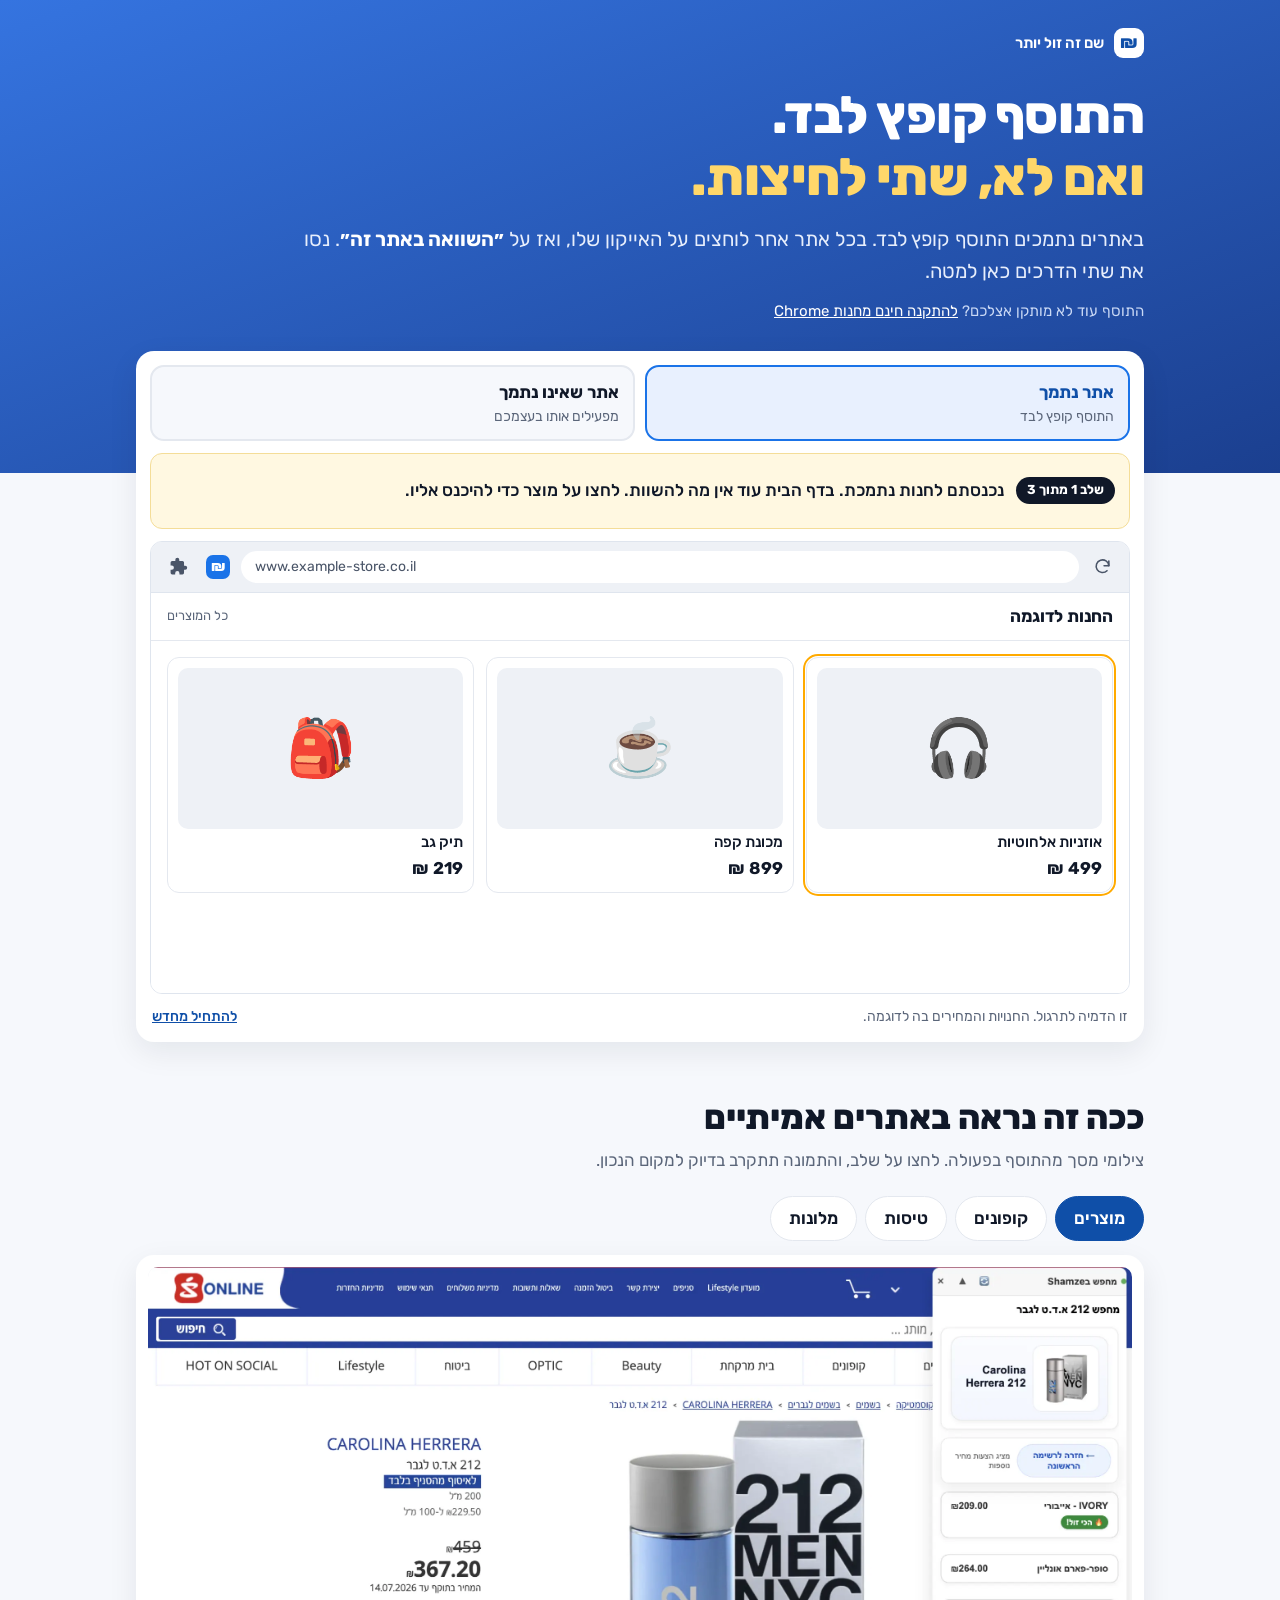
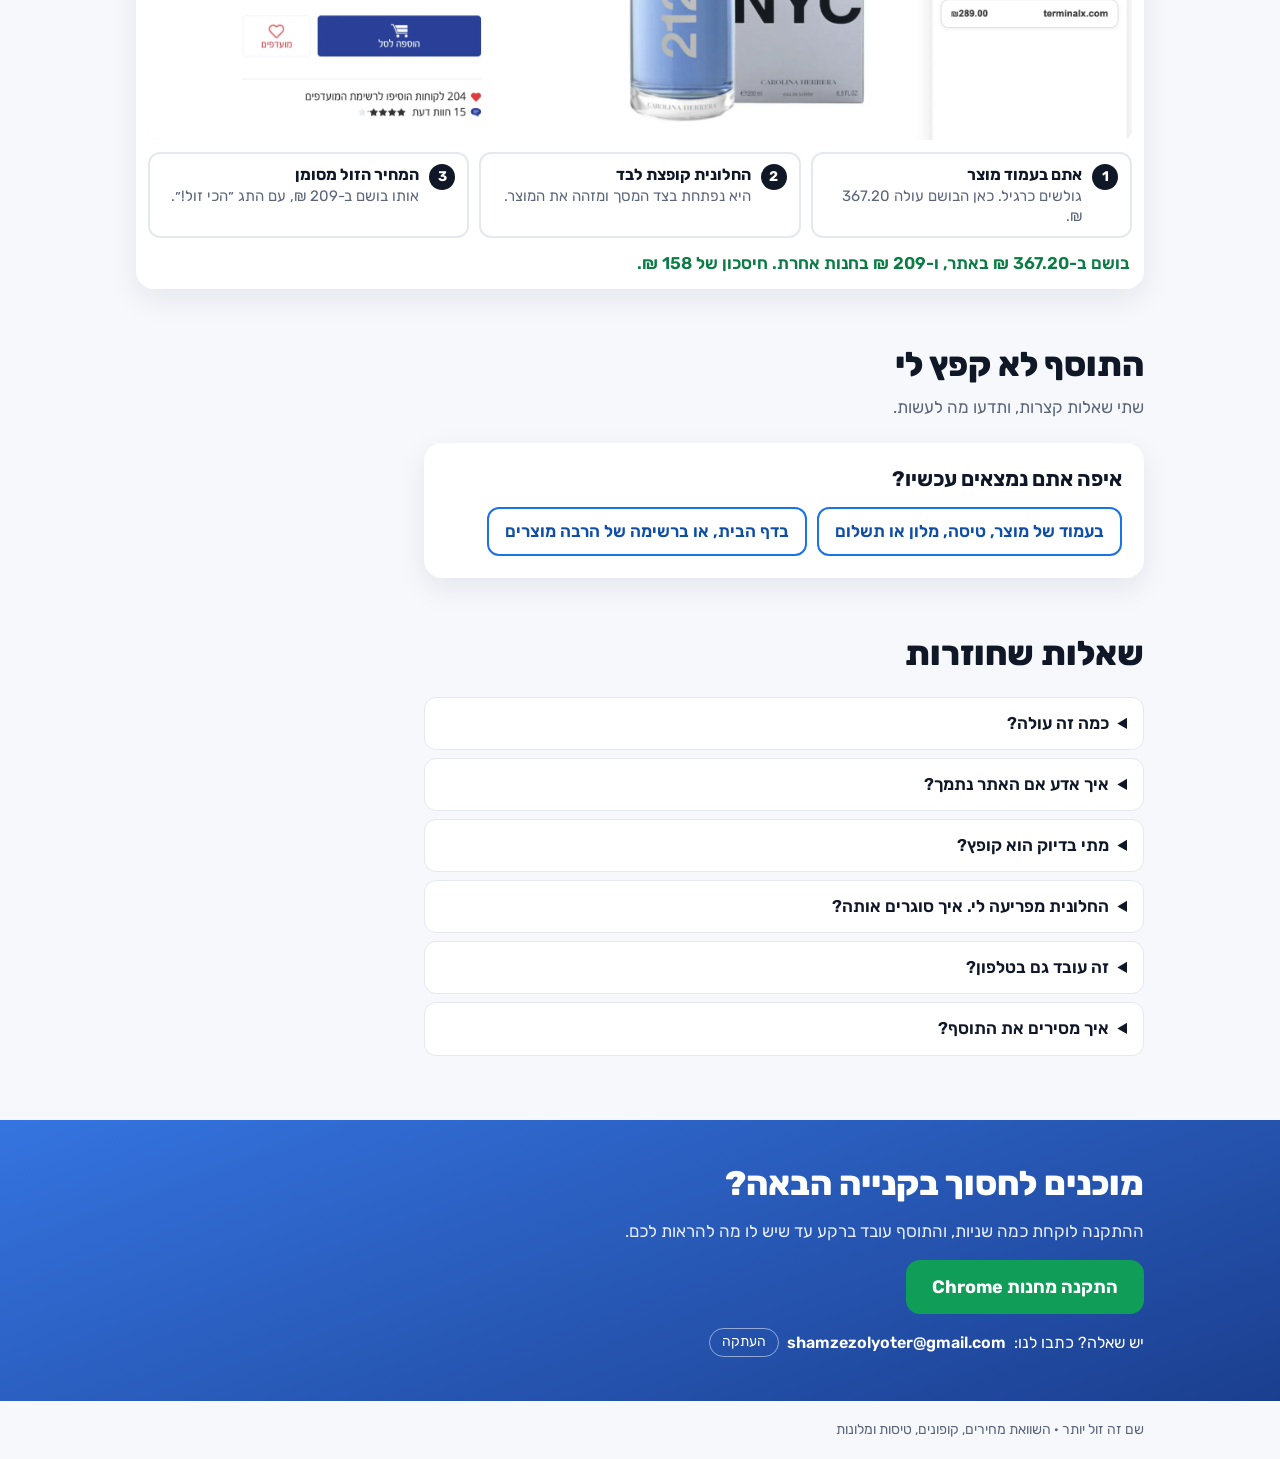
==== guide/index.html @ 205f5ca9 "Add interactive user guide for the extension Co-Authored-By: Claude Opus 5.5 <noreply@anthropic.com>" ====
<!doctype html>
<html lang="he" dir="rtl">
<head>
<meta charset="UTF-8">
<meta name="viewport" content="width=device-width, initial-scale=1.0, viewport-fit=cover">
<!--ARTIFACT-START-->
<title>מדריך שם זה זול יותר</title>
<meta name="claude:viewport-fit-sides" content="cover">
<meta name="description" content="מדריך קצר ואינטרקטיבי: התוסף קופץ לבד באתרים נתמכים, ובכל אתר אחר מפעילים אותו בלחיצה על האייקון ואז על ״השוואה באתר זה״.">
<link rel="stylesheet" href="https://fonts.googleapis.com/css2?family=Rubik:wght@400;500;600;700;800&display=swap">
<style>
/* Layout: blue brand band opens the page, the live browser simulator overlaps it, then real screenshots, troubleshooting, FAQ. */
:root {
  color-scheme: light;
  --brand: #1a73e8; --brand-dark: #0f4fa8; --brand-soft: #e8f0fe;
  --green: #0f9d58; --green-dark: #0b7c45; --green-soft: #e4f6ec;
  --yellow: #ffd76a;
  --ink: #101828; --muted: #5b667a; --line: #e4e8ef; --bg: #f6f8fc; --card: #fff;
  --chrome: #dfe5ee; --chrome-2: #eef1f6;
  --radius: 18px; --shadow: 0 10px 30px rgba(16,24,40,.08);
  --font: "Rubik", -apple-system, "Segoe UI", Arial, sans-serif;
}
* { box-sizing: border-box; }
[hidden] { display: none !important; }
html { scroll-behavior: smooth; }
img { max-width: 100%; }
body { margin: 0; background: var(--bg); color: var(--ink); font-family: var(--font); font-size: 17px; line-height: 1.6; }
.site { direction: rtl; text-align: right; overflow-x: clip; }
.wrap { max-width: 1040px; margin-inline: auto; padding-left: max(16px, env(safe-area-inset-left, 0px)); padding-right: max(16px, env(safe-area-inset-right, 0px)); }
h1, h2, h3 { line-height: 1.2; text-wrap: balance; margin: 0; }
p { margin: 0; }
button { font: inherit; color: inherit; cursor: pointer; background: none; border: 0; padding: 0; text-align: inherit; }
a { color: var(--brand-dark); }
:focus-visible { outline: 3px solid var(--yellow); outline-offset: 2px; border-radius: 6px; }
main :focus-visible { outline-color: var(--brand-dark); }

/* Hero */
.hero { background: linear-gradient(160deg, #3574e0, #1b3f8f); color: #fff; padding-block: 28px 150px; }
.brand { display: inline-flex; align-items: center; gap: 10px; font-weight: 600; font-size: 15px; }
.mark { display: inline-grid; place-items: center; width: 30px; height: 30px; border-radius: 9px; background: #fff; color: var(--brand-dark); font-weight: 800; font-size: 17px; }
.hero h1 { font-size: clamp(32px, 6vw, 52px); font-weight: 800; margin-top: 26px; letter-spacing: -.01em; }
.hero h1 em { font-style: normal; color: var(--yellow); }
.hero .lead { font-size: clamp(17px, 2.4vw, 20px); margin-top: 14px; max-width: 42em; color: #e7eefc; }
.q { font-weight: 700; color: #fff; white-space: nowrap; }
.hero-note { margin-top: 12px; font-size: 15px; color: #c9d8f5; }
.hero-note a { color: #fff; }

/* Simulator */
.sim { margin-top: -122px; background: var(--card); border-radius: var(--radius); box-shadow: var(--shadow); padding: 14px; display: grid; gap: 12px; position: relative; }
.sim-tabs { display: grid; grid-template-columns: 1fr 1fr; gap: 10px; }
.sim-tab { border: 2px solid var(--line); border-radius: 14px; padding: 12px 14px; background: var(--bg); display: grid; gap: 2px; transition: border-color .15s, background .15s; }
.sim-tab b { font-size: 17px; font-weight: 700; }
.sim-tab span { font-size: 14px; color: var(--muted); line-height: 1.35; }
.sim-tab:hover { border-color: #b8cdf3; }
.sim-tab[aria-selected="true"] { border-color: var(--brand); background: var(--brand-soft); }
.sim-tab[aria-selected="true"] b { color: var(--brand-dark); }

.guide { display: flex; gap: 12px; align-items: center; background: #fff8e1; border: 1px solid #f4dd98; border-radius: 12px; padding: 12px 14px; min-height: 76px; }
.guide.done { background: var(--green-soft); border-color: #a9e0c3; }
.guide-step { flex: none; font-size: 13px; font-weight: 700; background: var(--ink); color: #fff; border-radius: 99px; padding: 3px 11px; white-space: nowrap; }
.guide.done .guide-step { background: var(--green-dark); }
.guide-body { min-width: 0; flex: 1; }
.guide-text { font-weight: 500; line-height: 1.4; }
.guide-link { font-size: 14px; color: var(--brand-dark); text-decoration: underline; margin-top: 3px; display: inline-block; }
.guide-next { display: inline-block; margin-top: 7px; background: var(--green-dark); color: #fff; font-weight: 600; font-size: 15px; border-radius: 10px; padding: 6px 14px; }
@keyframes nudge { 25% { transform: translateX(-5px); } 75% { transform: translateX(5px); } }
.guide.nudge { animation: nudge .25s 2; }

/* Pretend browser */
.browser { border: 1px solid var(--chrome); border-radius: 12px; overflow: hidden; background: #fff; }
.toolbar { display: flex; align-items: center; gap: 6px; background: var(--chrome-2); padding: 8px 10px; border-bottom: 1px solid var(--chrome); }
.tb-ico { width: 34px; height: 34px; flex: none; display: grid; place-items: center; border-radius: 50%; color: #4a5568; position: relative; }
button.tb-ico:hover { background: var(--chrome); }
.tb-ico svg { width: 19px; height: 19px; }
.ext-ico { font-weight: 800; }
.ext-ico i { font-style: normal; display: grid; place-items: center; width: 24px; height: 24px; border-radius: 7px; background: var(--brand); color: #fff; font-size: 14px; }
.url { flex: 1; min-width: 0; background: #fff; border-radius: 99px; padding: 5px 14px; font-size: 14px; color: #4a5568; direction: ltr; text-align: left; white-space: nowrap; overflow: hidden; text-overflow: ellipsis; }
@keyframes pulse { 0% { box-shadow: 0 0 0 0 rgba(255,170,0,.85); } 70% { box-shadow: 0 0 0 13px rgba(255,170,0,0); } 100% { box-shadow: 0 0 0 0 rgba(255,170,0,0); } }
.hint { animation: pulse 1.4s infinite; outline: 2px solid #ffaa00; outline-offset: 1px; }
.tb-ico.hint { border-radius: 50%; }

.viewport { position: relative; height: 400px; overflow: hidden; background: #fff; }
.shop { height: 100%; overflow: hidden; display: flex; flex-direction: column; transition: padding .35s; }
.shop.room-right { padding-right: 290px; }
.shop.room-left { padding-left: 290px; }
.shop-head { display: flex; justify-content: space-between; align-items: center; gap: 10px; padding: 10px 16px; border-bottom: 1px solid var(--line); font-weight: 700; }
.shop-head small { font-weight: 400; color: var(--muted); font-size: 13px; }
.shop-body { padding: 16px; flex: 1; min-height: 0; }
.grid { display: grid; grid-template-columns: repeat(3, 1fr); gap: 12px; }
.tile { border: 1px solid var(--line); border-radius: 12px; padding: 10px; display: grid; grid-template-columns: minmax(0, 1fr); gap: 4px; background: #fff; min-width: 0; }
.tile:hover { border-color: var(--brand); }
.pic { display: grid; place-items: center; background: var(--chrome-2); border-radius: 10px; font-size: 56px; aspect-ratio: 16 / 9; line-height: 1; }
.product .pic { aspect-ratio: 4 / 3; }
.tile b { font-size: 15px; font-weight: 500; line-height: 1.25; }
.tile .cost { font-weight: 700; }
.product { display: flex; gap: 18px; max-width: 620px; flex-wrap: wrap; }
.product .pic { width: 190px; font-size: 80px; flex: none; }
.product h3 { font-size: 22px; font-weight: 700; }
.product .price { font-size: 30px; font-weight: 800; margin-block: 6px 10px; }
.fake-buy { display: inline-block; background: var(--ink); color: #fff; border-radius: 10px; padding: 8px 18px; font-weight: 600; font-size: 15px; }

/* The extension's side panel, drawn after the real one */
.panel { position: absolute; top: 0; bottom: 0; right: 0; width: min(290px, 76%); background: #fff; box-shadow: 0 0 26px rgba(16,24,40,.22); display: flex; flex-direction: column; transition: transform .35s cubic-bezier(.2,.8,.3,1); z-index: 2; }
.panel.left { right: auto; left: 0; }
.panel[hidden] { display: none; }
.panel.collapsed { bottom: auto; }
.panel.enter { transform: translateX(105%); }
.panel.left.enter { transform: translateX(-105%); }
.panel-head { display: flex; align-items: center; gap: 2px; padding: 8px 10px; background: var(--brand); color: #fff; font-weight: 600; font-size: 15px; }
.panel-head .t { flex: 1; min-width: 0; }
.ph-btn { width: 30px; height: 30px; flex: none; display: grid; place-items: center; border-radius: 8px; font-size: 14px; }
.ph-btn:hover { background: rgba(255,255,255,.2); }
.panel-body { padding: 10px; display: grid; gap: 8px; overflow: auto; align-content: start; flex: 1; }
.panel.collapsed .panel-body { display: none; }
.p-item { display: flex; gap: 10px; align-items: center; background: var(--brand-soft); border-radius: 12px; padding: 8px; font-weight: 600; font-size: 15px; line-height: 1.25; }
.p-item i { font-style: normal; font-size: 26px; }
.offer { display: grid; grid-template-columns: 1fr auto; gap: 2px 8px; border: 1px solid var(--line); border-radius: 12px; padding: 9px 11px; width: 100%; background: #fff; box-shadow: 0 2px 6px rgba(16,24,40,.06); line-height: 1.3; }
button.offer:hover { border-color: var(--brand); }
.offer b { font-weight: 600; }
.offer .amt { font-weight: 700; }
.pill { justify-self: start; background: var(--green-dark); color: #fff; font-size: 12px; font-weight: 600; border-radius: 99px; padding: 1px 9px; }
.save { color: var(--green-dark); font-size: 13px; font-weight: 600; }
.scan { display: grid; gap: 8px; padding-block: 4px; color: var(--muted); font-size: 15px; }
.scan-bar { height: 44px; border-radius: 12px; background: linear-gradient(90deg, var(--chrome-2) 25%, #f8fafd 50%, var(--chrome-2) 75%); background-size: 200% 100%; animation: shine 1.1s linear infinite; }
@keyframes shine { to { background-position: -200% 0; } }

/* Extension popup and Chrome's puzzle menu */
.pop { position: absolute; top: 8px; left: 56px; width: min(270px, calc(100% - 24px)); background: #fff; border-radius: 14px; box-shadow: 0 12px 36px rgba(16,24,40,.28); padding: 14px; display: grid; gap: 10px; z-index: 3; }
.pop-brand { display: flex; align-items: center; gap: 8px; font-weight: 700; font-size: 15px; }
.pop-brand .mark { background: var(--brand); color: #fff; width: 26px; height: 26px; font-size: 14px; border-radius: 7px; }
.pop-compare { background: var(--brand); color: #fff; font-weight: 700; border-radius: 11px; padding: 11px; text-align: center; }
.pop-compare:hover { background: var(--brand-dark); }
.pop-row { display: flex; align-items: center; gap: 8px; font-size: 15px; font-weight: 500; }
.pop-row .n { flex: 1; min-width: 0; }
.pin { width: 34px; height: 34px; border-radius: 50%; display: grid; place-items: center; flex: none; }
.pin:hover { background: var(--chrome-2); }
.pin svg { width: 18px; height: 18px; }
.pop h4 { margin: 0; font-size: 14px; color: var(--muted); font-weight: 500; }

.sim-foot { display: flex; justify-content: space-between; gap: 12px; flex-wrap: wrap; font-size: 14px; color: var(--muted); padding-inline: 2px; }
.restart { text-decoration: underline; color: var(--brand-dark); font-weight: 500; }

/* Sections */
section { padding-block: 56px 0; }
.sec-head { max-width: 44em; display: grid; gap: 8px; margin-bottom: 22px; }
h2 { font-size: clamp(26px, 4vw, 34px); font-weight: 800; }
.sec-head p { color: var(--muted); }

/* Real screenshots */
.pills { display: flex; flex-wrap: wrap; gap: 8px; margin-bottom: 14px; }
.pill-tab { border: 1px solid var(--line); background: #fff; border-radius: 99px; padding: 8px 18px; font-weight: 600; }
.pill-tab:hover { border-color: var(--brand); }
.pill-tab[aria-selected="true"] { background: var(--brand-dark); border-color: var(--brand-dark); color: #fff; }
.shot { background: #fff; border-radius: var(--radius); box-shadow: var(--shadow); padding: 12px; display: grid; gap: 12px; }
.frame { position: relative; overflow: hidden; border-radius: 10px; background: var(--chrome-2); max-width: 100%; }
.frame img { position: absolute; top: 0; left: 0; width: 100%; height: 100%; max-width: none; transform-origin: 0 0; transition: transform .55s cubic-bezier(.3,.7,.2,1); display: block; }
.ring { position: absolute; border: 3px solid #ffaa00; border-radius: 10px; box-shadow: 0 0 0 2000px rgba(16,24,40,.42); transition: all .55s cubic-bezier(.3,.7,.2,1); pointer-events: none; }
.zoom-out { position: absolute; bottom: 10px; left: 10px; background: rgba(16,24,40,.85); color: #fff; font-size: 14px; font-weight: 500; border-radius: 99px; padding: 5px 14px; }
.steps { display: grid; grid-template-columns: repeat(3, 1fr); gap: 10px; }
.step { display: flex; gap: 10px; align-items: flex-start; border: 2px solid var(--line); border-radius: 12px; padding: 10px 12px; line-height: 1.35; min-width: 0; }
.step:hover { border-color: #b8cdf3; }
.step[aria-pressed="true"] { border-color: #ffaa00; background: #fff8e1; }
.step i { font-style: normal; flex: none; width: 26px; height: 26px; display: grid; place-items: center; border-radius: 50%; background: var(--ink); color: #fff; font-size: 14px; font-weight: 700; }
.step b { display: block; font-weight: 700; font-size: 16px; }
.step span { font-size: 15px; color: var(--muted); display: block; }
.shot-sum { font-weight: 600; color: var(--green-dark); padding-inline: 2px; }

/* Troubleshooter */
.helper { background: #fff; border-radius: var(--radius); box-shadow: var(--shadow); padding: 22px; display: grid; gap: 14px; max-width: 720px; }
.helper-q { font-size: 21px; font-weight: 700; line-height: 1.3; }
.helper-a { color: var(--ink); }
.helper-opts { display: flex; flex-wrap: wrap; gap: 10px; }
.opt { border: 2px solid var(--brand); color: var(--brand-dark); border-radius: 12px; padding: 9px 16px; font-weight: 600; }
.opt:hover { background: var(--brand-soft); }
.opt.solid { background: var(--brand); color: #fff; }
.opt.solid:hover { background: var(--brand-dark); }
.opt.quiet { border-color: var(--line); color: var(--muted); font-weight: 500; }

/* FAQ */
.faq { display: grid; gap: 8px; max-width: 720px; }
.faq details { background: #fff; border: 1px solid var(--line); border-radius: 12px; padding: 12px 16px; }
.faq summary { font-weight: 600; cursor: pointer; }
.faq details p { margin-top: 8px; color: #2f3a4d; }

/* Closing */
.end { margin-top: 64px; background: linear-gradient(160deg, #3574e0, #1b3f8f); color: #fff; padding-block: 44px; }
.end-in { display: grid; gap: 14px; justify-items: start; }
.end h2 { color: #fff; }
.end p { color: #e7eefc; max-width: 40em; }
.install { display: inline-block; background: var(--green); color: #fff; font-weight: 700; font-size: 18px; border-radius: 14px; padding: 13px 26px; text-decoration: none; }
.install:hover { background: var(--green-dark); }
.mail { display: flex; flex-wrap: wrap; align-items: center; gap: 8px; font-size: 16px; }
.mail code { font-family: inherit; font-weight: 600; direction: ltr; unicode-bidi: isolate; user-select: all; }
.copy { border: 1px solid rgba(255,255,255,.5); border-radius: 99px; padding: 2px 12px; font-size: 14px; color: #fff; }
.copy:hover { background: rgba(255,255,255,.15); }
footer { padding-block: 18px; font-size: 14px; color: var(--muted); }

@media (max-width: 720px) {
  body { font-size: 16px; }
  .hero { padding-block: 22px 140px; }
  .sim { padding: 10px; }
  .sim-tab { padding: 9px 10px; }
  .sim-tab b { font-size: 15px; line-height: 1.25; }
  .sim-tab span { font-size: 13px; }
  .guide { flex-direction: column; align-items: flex-start; gap: 6px; min-height: 112px; }
  .viewport { height: 420px; }
  .shop.room-right, .shop.room-left { padding: 0; }
  .shop-body { padding: 10px; }
  .grid { gap: 7px; }
  .tile { padding: 6px; }
  .tile b { font-size: 13px; }
  .tile .cost { font-size: 14px; }
  .pic { font-size: 34px; }
  .zoom-out { font-size: 12px; padding: 3px 10px; bottom: 6px; left: 6px; }
  .product .pic { width: 110px; font-size: 50px; }
  .product h3 { font-size: 18px; }
  .product .price { font-size: 23px; }
  .tb-ico.deco { display: none; }
  .pop { left: 8px; }
  .steps { grid-template-columns: 1fr; }
  .helper { padding: 16px; }
}
@media (prefers-reduced-motion: reduce) {
  html { scroll-behavior: auto; }
  *, *::before, *::after { animation: none !important; transition: none !important; }
}
</style>
<!--ARTIFACT-HEAD-END-->
</head>
<body>
<!--ARTIFACT-BODY-START-->
<div class="site" dir="rtl" lang="he">

<header class="hero">
  <div class="wrap">
    <div class="brand"><span class="mark" aria-hidden="true">₪</span> שם זה זול יותר</div>
    <h1>התוסף קופץ לבד.<br><em>ואם לא, שתי לחיצות.</em></h1>
    <p class="lead">באתרים נתמכים התוסף קופץ לבד. בכל אתר אחר לוחצים על האייקון שלו, ואז על <span class="q">״השוואה באתר זה״</span>. נסו את שתי הדרכים כאן למטה.</p>
    <p class="hero-note">התוסף עוד לא מותקן אצלכם? <a href="https://chromewebstore.google.com/detail/neigoggljhfnodeneidndcflnclldnpm">להתקנה חינם מחנות Chrome</a></p>
  </div>
</header>

<main>
  <div class="wrap">
    <div class="sim" id="sim">
      <div class="sim-tabs" role="tablist" aria-label="בחירת סוג אתר">
        <button class="sim-tab" id="tab-auto" role="tab" aria-selected="true" data-act="scen" data-v="auto"><b>אתר נתמך</b><span>התוסף קופץ לבד</span></button>
        <button class="sim-tab" id="tab-manual" role="tab" aria-selected="false" data-act="scen" data-v="manual"><b>אתר שאינו נתמך</b><span>מפעילים אותו בעצמכם</span></button>
      </div>
      <div class="guide" id="guide" aria-live="polite">
        <span class="guide-step" id="guideStep"></span>
        <div class="guide-body"><div class="guide-text" id="guideText"></div><div id="guideExtra"></div></div>
      </div>
      <div class="browser">
        <div class="toolbar">
          <span class="tb-ico deco" aria-hidden="true"><svg viewBox="0 0 24 24" fill="none" stroke="currentColor" stroke-width="2" stroke-linecap="round" stroke-linejoin="round"><path d="M20 11a8 8 0 1 0-2.3 6.3"/><path d="M20 5v6h-6"/></svg></span>
          <div class="url" id="url"></div>
          <button class="tb-ico ext-ico" id="extIco" data-act="icon" aria-label="אייקון התוסף שם זה זול יותר"><i>₪</i></button>
          <button class="tb-ico" id="puzzle" data-act="puzzle" aria-label="תפריט התוספים של Chrome (חלק הפאזל)"><svg viewBox="0 0 24 24" fill="currentColor"><path d="M20.5 11H19V7a2 2 0 0 0-2-2h-4V3.5a2.5 2.5 0 0 0-5 0V5H4a2 2 0 0 0-2 2v3.8h1.5a2.7 2.7 0 0 1 0 5.4H2V20a2 2 0 0 0 2 2h3.8v-1.5a2.7 2.7 0 0 1 5.4 0V22H17a2 2 0 0 0 2-2v-4h1.5a2.5 2.5 0 0 0 0-5Z"/></svg></button>
        </div>
        <div class="viewport" id="viewport">
          <div class="shop" id="page"></div>
          <aside class="panel" id="panel" hidden aria-label="חלונית התוסף"></aside>
          <div class="pop" id="pop" hidden></div>
        </div>
      </div>
      <div class="sim-foot">
        <span>זו הדמיה לתרגול. החנויות והמחירים בה לדוגמה.</span>
        <button class="restart" data-act="restart">להתחיל מחדש</button>
      </div>
    </div>

    <section id="real">
      <div class="sec-head">
        <h2>ככה זה נראה באתרים אמיתיים</h2>
        <p>צילומי מסך מהתוסף בפעולה. לחצו על שלב, והתמונה תתקרב בדיוק למקום הנכון.</p>
      </div>
      <div class="pills" role="tablist" aria-label="סוגי השוואה" id="pills"></div>
      <div class="shot">
        <div class="frame" id="frame"></div>
        <div class="steps" id="steps"></div>
        <p class="shot-sum" id="shotSum"></p>
      </div>
    </section>

    <section id="help">
      <div class="sec-head">
        <h2>התוסף לא קפץ לי</h2>
        <p>שתי שאלות קצרות, ותדעו מה לעשות.</p>
      </div>
      <div class="helper" id="helper" aria-live="polite"></div>
    </section>

    <section id="faq">
      <div class="sec-head"><h2>שאלות שחוזרות</h2></div>
      <div class="faq">
        <details><summary>כמה זה עולה?</summary><p>התוסף חינם לחלוטין, ולא צריך להירשם כדי להשתמש בו.</p></details>
        <details><summary>איך אדע אם האתר נתמך?</summary><p>לא צריך לבדוק מראש. אם התוסף קפץ, האתר נתמך. אם הוא לא קפץ, לחצו על האייקון שלו ועל ״השוואה באתר זה״.</p></details>
        <details><summary>מתי בדיוק הוא קופץ?</summary><p>בעמוד של מוצר הוא משווה מחירים, בעמוד התשלום הוא מציג קופונים, ובחיפוש טיסה או מלון הוא בודק את אותם תאריכים באתרים אחרים.</p></details>
        <details><summary>החלונית מפריעה לי. איך סוגרים אותה?</summary><p>לחצו על ה-✕ בפינת החלונית. אפשר לנסות את זה בהדמיה למעלה.</p></details>
        <details><summary>זה עובד גם בטלפון?</summary><p>התוסף מיועד לדפדפן Chrome במחשב. בטלפון אפשר לחפש מחירים וקופונים ב<a href="https://shamze.com/cupons.html">אתר של שם זה זול יותר</a>.</p></details>
        <details><summary>איך מסירים את התוסף?</summary><p>לחיצה ימנית על אייקון התוסף, ואז ״הסרה מ-Chrome״. אפשר להסיר בכל רגע.</p></details>
      </div>
    </section>
  </div>

  <div class="end">
    <div class="wrap end-in">
      <h2>מוכנים לחסוך בקנייה הבאה?</h2>
      <p>ההתקנה לוקחת כמה שניות, והתוסף עובד ברקע עד שיש לו מה להראות לכם.</p>
      <a class="install" href="https://chromewebstore.google.com/detail/neigoggljhfnodeneidndcflnclldnpm">התקנה מחנות Chrome</a>
      <div class="mail">יש שאלה? כתבו לנו: <code id="mailAddr">shamzezolyoter@gmail.com</code> <button class="copy" id="copyMail">העתקה</button></div>
    </div>
  </div>
</main>

<footer><div class="wrap">שם זה זול יותר · השוואת מחירים, קופונים, טיסות ומלונות</div></footer>
</div>

<script>
(function () {
  var $ = function (id) { return document.getElementById(id); };
  var money = function (n) { return n.toLocaleString('he-IL') + ' ₪'; };

  /* ---------- Simulator ---------- */
  var STORE_ITEMS = [
    { pic: '🎧', name: 'אוזניות אלחוטיות', price: 499, offers: [['חנות א׳', 379], ['חנות ב׳', 429], ['חנות ג׳', 459]] },
    { pic: '☕', name: 'מכונת קפה', price: 899, offers: [['חנות ב׳', 749], ['חנות ג׳', 799], ['חנות א׳', 849]] },
    { pic: '🎒', name: 'תיק גב', price: 219, offers: [['חנות ג׳', 159], ['חנות א׳', 179], ['חנות ב׳', 199]] }
  ];
  var SMALL_ITEM = { pic: '💡', name: 'מנורת שולחן', price: 249, offers: [['חנות ב׳', 189], ['חנות א׳', 215], ['חנות ג׳', 239]] };

  var s, timers = [];
  function later(fn, ms) { timers.push(setTimeout(fn, ms)); }
  function clearTimers() { timers.forEach(clearTimeout); timers = []; }

  function start(scen, opts) {
    clearTimers();
    s = {
      scen: scen,
      item: scen === 'manual' ? SMALL_ITEM : null,
      stage: scen === 'manual' ? 'noPanel' : 'home',
      pinned: !(opts && opts.unpinned),
      panelSide: 'right', collapsed: false
    };
    if (scen === 'manual' && !s.pinned) s.stage = 'unpinned';
    draw();
  }

  function shopHtml() {
    if (s.scen === 'auto' && !s.item) {
      return '<div class="shop-head"><span>החנות לדוגמה</span><small>כל המוצרים</small></div><div class="shop-body"><div class="grid">' +
        STORE_ITEMS.map(function (p, i) {
          return '<button class="tile' + (i === 0 ? ' hint' : '') + '" data-act="open" data-v="' + i + '"><span class="pic" aria-hidden="true">' + p.pic + '</span><b>' + p.name + '</b><span class="cost">' + money(p.price) + '</span></button>';
        }).join('') + '</div></div>';
    }
    var p = s.item;
    var shop = s.scen === 'auto' ? 'החנות לדוגמה' : 'החנות הקטנה של השכונה';
    return '<div class="shop-head"><span>' + shop + '</span></div><div class="shop-body"><div class="product"><span class="pic" aria-hidden="true">' + p.pic + '</span><div><h3>' + p.name + '</h3><div class="price">' + money(p.price) + '</div><span class="fake-buy">הוספה לסל</span></div></div></div>';
  }

  function panelHtml() {
    var p = s.item;
    var arrow = s.panelSide === 'right' ? '←' : '→';
    var head = '<div class="panel-head"><span class="t">שם זה זול יותר</span>' +
      '<button class="ph-btn" data-act="collapse" aria-label="' + (s.collapsed ? 'פתיחת החלונית' : 'כיווץ החלונית') + '">' + (s.collapsed ? '▼' : '▲') + '</button>' +
      '<button class="ph-btn" data-act="side" aria-label="העברת החלונית לצד השני">' + arrow + '</button>' +
      '<button class="ph-btn" data-act="closePanel" aria-label="סגירת החלונית">✕</button></div>';
    var item = '<div class="p-item"><i aria-hidden="true">' + p.pic + '</i><span>' + p.name + '</span></div>';
    if (s.stage === 'scanning') {
      return head + '<div class="panel-body">' + item + '<div class="scan">מחפש בחנויות אחרות…<div class="scan-bar"></div><div class="scan-bar"></div></div></div>';
    }
    var rows = p.offers.map(function (o, i) {
      var save = p.price - o[1];
      var inner = '<b>' + o[0] + '</b><span class="amt">' + money(o[1]) + '</span>' +
        (i === 0 ? '<span class="pill">הכי זול!</span>' : '<span></span>') +
        '<span class="save">חיסכון של ' + money(save) + '</span>';
      return i === 0
        ? '<button class="offer' + (s.stage === 'results' ? ' hint' : '') + '" data-act="buy">' + inner + '</button>'
        : '<div class="offer">' + inner + '</div>';
    }).join('');
    return head + '<div class="panel-body">' + item + rows + '</div>';
  }

  function guideFor() {
    var a = s.scen === 'auto';
    switch (s.stage) {
      case 'home': return { n: 'שלב 1 מתוך 3', t: 'נכנסתם לחנות נתמכת. בדף הבית עוד אין מה להשוות. לחצו על מוצר כדי להיכנס אליו.' };
      case 'scanning': return a && s.autoOpen
        ? { n: 'שלב 2 מתוך 3', t: 'רק נכנסתם לעמוד המוצר, והתוסף כבר קופץ לבד בצד המסך. אין צורך ללחוץ על שום דבר.' }
        : { n: 'שלב 2 מתוך 3', t: 'התוסף בודק את המוצר הזה בחנויות אחרות.' };
      case 'results': return { n: 'שלב 3 מתוך 3', t: 'זה אותו מוצר, במחירים של חנויות אחרות. לחצו על המחיר המסומן ״הכי זול״.' };
      case 'done':
        var save = s.item.price - s.item.offers[0][1];
        return { n: 'סיימתם', done: true, t: 'מעולה! עברתם ל' + s.item.offers[0][0] + ' וחסכתם ' + money(save) + '.',
          next: a ? { act: 'scen', v: 'manual', label: 'ואם האתר לא נתמך? נסו את זה' } : { act: 'goReal', label: 'לצילומי מסך מאתרים אמיתיים' } };
      case 'closed': return { n: 'החלונית סגורה', t: 'סגרתם את החלונית. רוצים אותה בחזרה? לחצו על אייקון התוסף למעלה.' };
      case 'noPanel': return { n: 'שלב 1 מתוך 3', t: 'התוסף לא קפץ, וזה תקין: האתר הזה לא נתמך. לחצו על אייקון התוסף, המסומן למעלה.', link: { act: 'unpin', label: 'אצלי לא מופיע אייקון כזה' } };
      case 'unpinned': return { n: 'איפה האייקון?', t: 'האייקון מוסתר בתוך תפריט התוספים של Chrome. לחצו על חלק הפאזל, המסומן למעלה.' };
      case 'puzzle': return { n: 'איפה האייקון?', t: 'לחצו על הנעץ שליד ״שם זה זול יותר״. כך האייקון יישאר תמיד ליד שורת הכתובת.' };
      case 'popup': return { n: 'שלב 2 מתוך 3', t: 'נפתח חלון קטן של התוסף. לחצו על ״השוואה באתר זה״.' };
    }
  }

  function draw() {
    var isHome = s.scen === 'auto' && !s.item;
    $('tab-auto').setAttribute('aria-selected', s.scen === 'auto');
    $('tab-manual').setAttribute('aria-selected', s.scen === 'manual');
    $('url').textContent = s.scen === 'auto'
      ? 'www.example-store.co.il' + (isHome ? '' : '/product')
      : 'www.neighborhood-shop.example/lamp';
    $('page').innerHTML = shopHtml();

    var ext = $('extIco'), puz = $('puzzle');
    ext.hidden = !s.pinned;
    ext.classList.toggle('hint', s.stage === 'noPanel' || s.stage === 'closed');
    puz.classList.toggle('hint', s.stage === 'unpinned');

    var showPanel = s.stage === 'scanning' || s.stage === 'results' || s.stage === 'done';
    var panel = $('panel');
    panel.hidden = !showPanel;
    if (showPanel) {
      panel.innerHTML = panelHtml();
      panel.classList.toggle('left', s.panelSide === 'left');
      panel.classList.toggle('collapsed', s.collapsed);
    }
    $('page').classList.toggle('room-right', showPanel && s.panelSide === 'right');
    $('page').classList.toggle('room-left', showPanel && s.panelSide === 'left');

    var pop = $('pop');
    if (s.stage === 'popup') {
      pop.innerHTML = '<div class="pop-brand"><span class="mark" aria-hidden="true">₪</span> שם זה זול יותר</div><button class="pop-compare hint" data-act="compare">השוואה באתר זה</button>';
      pop.hidden = false;
    } else if (s.stage === 'puzzle') {
      pop.innerHTML = '<h4>תוספים</h4><div class="pop-row"><span class="mark" style="background:var(--brand);color:#fff;width:26px;height:26px;font-size:14px;border-radius:7px" aria-hidden="true">₪</span><span class="n">שם זה זול יותר</span><button class="pin hint" data-act="pin" aria-label="הצמדת התוסף לסרגל"><svg viewBox="0 0 24 24" fill="currentColor"><path d="M16 3H8v2l1.5 1.5V12L6 15v2h5.2v5h1.6v-5H18v-2l-3.5-3V6.5L16 5V3Z"/></svg></button></div>';
      pop.hidden = false;
    } else {
      pop.hidden = true;
    }

    var g = guideFor(), box = $('guide');
    box.classList.toggle('done', !!g.done);
    $('guideStep').textContent = g.n;
    $('guideText').textContent = g.t;
    var extra = '';
    if (g.link) extra = '<button class="guide-link" data-act="' + g.link.act + '">' + g.link.label + '</button>';
    if (g.next) extra = '<button class="guide-next" data-act="' + g.next.act + '"' + (g.next.v ? ' data-v="' + g.next.v + '"' : '') + '>' + g.next.label + '</button>';
    $('guideExtra').innerHTML = extra;
  }

  function slideInPanel() {
    var panel = $('panel');
    panel.classList.add('enter');
    panel.getBoundingClientRect();
    panel.classList.remove('enter');
  }

  function openPanel(wait) {
    s.stage = 'scanning'; s.collapsed = false;
    draw(); slideInPanel();
    later(function () { s.stage = 'results'; draw(); }, wait);
  }

  var actions = {
    scen: function (el) { start(el.dataset.v); },
    restart: function () { start(s.scen); },
    open: function (el) {
      s.item = STORE_ITEMS[+el.dataset.v];
      s.stage = 'scanning'; s.autoOpen = true;
      draw(); $('panel').hidden = true; $('page').className = 'shop';
      later(function () { draw(); slideInPanel(); }, 700);
      later(function () { s.stage = 'results'; s.autoOpen = false; draw(); }, 3000);
    },
    icon: function () {
      if (s.stage === 'popup') { s.stage = s.scen === 'manual' ? 'noPanel' : 'closed'; draw(); return; }
      if (s.stage === 'noPanel' || s.stage === 'closed') { s.stage = 'popup'; draw(); return; }
      nudge();
    },
    compare: function () { openPanel(1500); },
    puzzle: function () {
      if (s.stage === 'unpinned') { s.stage = 'puzzle'; draw(); return; }
      if (s.stage === 'puzzle') { s.stage = 'unpinned'; draw(); return; }
      nudge();
    },
    pin: function () { s.pinned = true; s.stage = 'noPanel'; draw(); },
    unpin: function () { start('manual', { unpinned: true }); },
    buy: function () { if (s.stage === 'results') { s.stage = 'done'; draw(); } },
    closePanel: function () { clearTimers(); s.stage = 'closed'; s.autoOpen = false; draw(); },
    collapse: function () { s.collapsed = !s.collapsed; draw(); },
    side: function () { s.panelSide = s.panelSide === 'right' ? 'left' : 'right'; draw(); },
    goReal: function () { $('real').scrollIntoView(); }
  };

  function nudge() {
    var g = $('guide');
    g.classList.remove('nudge');
    g.getBoundingClientRect();
    g.classList.add('nudge');
  }

  $('sim').addEventListener('click', function (e) {
    var el = e.target.closest('[data-act]');
    if (el) { actions[el.dataset.act](el); return; }
    if (e.target.closest('.viewport')) nudge();
  });

  /* ---------- Real screenshots with guided zoom ---------- */
  var SHOTS = [
    { id: 'products', label: 'מוצרים', w: 2890, h: 1388, alt: 'חלונית השוואת המחירים של התוסף בצד עמוד מוצר של בושם',
      sum: 'בושם ב-367.20 ₪ באתר, ו-209 ₪ בחנות אחרת. חיסכון של 158 ₪.',
      steps: [
        { t: 'אתם בעמוד מוצר', d: 'גולשים כרגיל. כאן הבושם עולה 367.20 ₪.', r: [21, 56, 15, 14], z: 2.3 },
        { t: 'החלונית קופצת לבד', d: 'היא נפתחת בצד המסך ומזהה את המוצר.', r: [80, 0, 20, 78], z: 1.25 },
        { t: 'המחיר הזול מסומן', d: 'אותו בושם ב-209 ₪, עם התג ״הכי זול!״.', r: [80.5, 47, 18.5, 30], z: 2.6 }
      ] },
    { id: 'coupons', label: 'קופונים', w: 2980, h: 1650, alt: 'התוסף מציג קוד קופון בעמוד התשלום, וההנחה מופיעה בסיכום ההזמנה',
      sum: 'קוד NEW10 הוריד 50.99 ₪ מהסל, בלי לחפש כלום.',
      steps: [
        { t: 'מגיעים לעמוד התשלום', d: 'התוסף קופץ עם הקופון של האתר ועם התנאים שלו.', r: [78, 0, 22, 54], z: 1.8 },
        { t: 'זה הקוד', d: 'מעתיקים את הקוד מהחלונית.', r: [79, 26, 20.5, 9], z: 3 },
        { t: 'ההנחה נכנסת לסיכום', d: 'מזינים אותו בשדה הקופון, והמחיר יורד.', r: [7, 43, 26, 25], z: 2.4 }
      ] },
    { id: 'flights', label: 'טיסות', w: 3010, h: 1650, alt: 'חלונית השוואת הטיסות של התוסף לצד עמוד הזמנת טיסה',
      sum: 'תל אביב–לרנקה הלוך ושוב מ-$71, מתוך 169 טיסות שנמצאו.',
      steps: [
        { t: 'החלונית קופצת בזמן ההזמנה', d: 'אפשר להמשיך לגלוש באתר כרגיל.', r: [1.5, 0, 21.5, 96], z: 1.04 },
        { t: 'המסלול כבר מולא', d: 'התוסף מזהה לבד את היעד ואת התאריכים.', r: [1.5, 8, 21.5, 23], z: 2.6 },
        { t: 'הטיסה הזולה ראשונה', d: 'הלוך ושוב ב-$71, עם התג ״הכי זול״.', r: [2.5, 36, 20, 20], z: 2.8 }
      ] },
    { id: 'hotels', label: 'מלונות', w: 2994, h: 1523, alt: 'חלונית השוואת המלונות של התוסף לצד תוצאות חיפוש מלון',
      sum: '6,156 ₪ לשבוע באתר, מול 5,497 ₪ כולל ארוחת בוקר. חיסכון של 659 ₪.',
      steps: [
        { t: 'המחיר באתר', d: 'שבוע במלון, 6,156 ₪ לכל השהייה.', r: [14, 51.5, 9, 10], z: 3 },
        { t: 'החלונית קופצת לבד', d: 'אותו מלון ואותם תאריכים, באתרי הזמנות אחרים.', r: [78, 0, 22, 75], z: 1.3 },
        { t: 'המחיר לכל השהייה', d: '5,497 ₪ ל-7 לילות, כולל ארוחת בוקר.', r: [79, 61, 20, 14], z: 3 }
      ] }
  ];

  var frame = $('frame'), cur = 0;
  frame.innerHTML = SHOTS.map(function (x) {
    return '<img id="img-' + x.id + '" src="img/' + x.id + '.webp" alt="' + x.alt + '" width="' + x.w + '" height="' + x.h + '" hidden>';
  }).join('') + '<div class="ring" id="ring" hidden></div><button class="zoom-out" id="zoomOut" hidden>לתמונה המלאה</button>';
  $('pills').innerHTML = SHOTS.map(function (x, i) {
    return '<button class="pill-tab" role="tab" data-i="' + i + '">' + x.label + '</button>';
  }).join('');

  function clamp(v, lo, hi) { return Math.max(lo, Math.min(hi, v)); }

  function focusStep(idx) {
    var x = SHOTS[cur], img = $('img-' + x.id), ring = $('ring');
    [].forEach.call($('steps').children, function (b, i) { b.setAttribute('aria-pressed', i === idx); });
    if (idx === null) {
      img.style.transform = 'none';
      ring.hidden = true; $('zoomOut').hidden = true;
      return;
    }
    var st = x.steps[idx], r = st.r, z = st.z;
    var tx = clamp(50 - (r[0] + r[2] / 2) * z, 100 - 100 * z, 0);
    var ty = clamp(50 - (r[1] + r[3] / 2) * z, 100 - 100 * z, 0);
    img.style.transform = 'translate(' + tx + '%,' + ty + '%) scale(' + z + ')';
    ring.hidden = false; $('zoomOut').hidden = false;
    ring.style.left = (tx + r[0] * z) + '%';
    ring.style.top = (ty + r[1] * z) + '%';
    ring.style.width = (r[2] * z) + '%';
    ring.style.height = (r[3] * z) + '%';
  }

  function showShot(i) {
    cur = i;
    var x = SHOTS[i];
    SHOTS.forEach(function (o) { var im = $('img-' + o.id); im.hidden = o !== x; im.style.transform = 'none'; });
    frame.style.aspectRatio = x.w + ' / ' + x.h;
    [].forEach.call($('pills').children, function (b, n) { b.setAttribute('aria-selected', n === i); });
    $('steps').innerHTML = x.steps.map(function (st, n) {
      return '<button class="step" data-n="' + n + '" aria-pressed="false"><i>' + (n + 1) + '</i><div><b>' + st.t + '</b><span>' + st.d + '</span></div></button>';
    }).join('');
    $('shotSum').textContent = x.sum;
    focusStep(null);
  }

  $('pills').addEventListener('click', function (e) {
    var b = e.target.closest('[data-i]');
    if (b) showShot(+b.dataset.i);
  });
  $('steps').addEventListener('click', function (e) {
    var b = e.target.closest('[data-n]');
    if (b) focusStep(+b.dataset.n);
  });
  $('zoomOut').addEventListener('click', function () { focusStep(null); });

  /* ---------- "It didn't pop up" helper ---------- */
  var HELP = {
    start: { q: 'איפה אתם נמצאים עכשיו?', opts: [
      ['בעמוד של מוצר, טיסה, מלון או תשלום', 'page'],
      ['בדף הבית, או ברשימה של הרבה מוצרים', 'home'] ] },
    home: { q: 'היכנסו לעמוד של מוצר אחד', a: 'התוסף צריך לדעת מה אתם מחפשים. לחצו על המוצר שמעניין אתכם, וחכו כמה שניות.', opts: [
      ['נכנסתי, והוא עדיין לא קפץ', 'page'], ['קפץ!', 'yay'] ] },
    page: { q: 'אתם רואים את אייקון התוסף ליד שורת הכתובת?', opts: [
      ['כן, אני רואה אותו', 'icon'], ['לא', 'pin'] ] },
    icon: { q: 'מפעילים אותו ידנית', a: 'כנראה האתר לא נתמך. לחצו על האייקון, ואז על ״השוואה באתר זה״.', sim: ['manual', false, 'לתרגל את זה בהדמיה'], opts: [
      ['זה עבד', 'yay'], ['זה לא עבד', 'mail'] ] },
    pin: { q: 'מצמידים את האייקון', a: 'לחצו על חלק הפאזל ליד שורת הכתובת, ואז על הנעץ שליד ״שם זה זול יותר״. לא מוצאים אותו ברשימה? כנראה התוסף לא מותקן.', sim: ['manual', true, 'לתרגל את זה בהדמיה'], opts: [
      ['הצמדתי, מה עכשיו?', 'icon'], ['התוסף לא מותקן', 'install'] ] },
    install: { q: 'מתקינים את התוסף', a: 'ההתקנה חינם ולוקחת כמה שניות. היא נעשית מחנות Chrome, בלחיצה על ״הוספה ל-Chrome״.', link: ['https://chromewebstore.google.com/detail/neigoggljhfnodeneidndcflnclldnpm', 'לחנות Chrome'], opts: [] },
    yay: { q: 'מצוין!', a: 'מעכשיו זה מה שיקרה בכל קנייה: האתר נתמך, התוסף קופץ לבד. לא נתמך, שתי לחיצות.', opts: [] },
    mail: { q: 'זה כבר עלינו', a: 'כתבו לנו לכתובת shamzezolyoter@gmail.com, וציינו באיזה אתר זה קרה.', opts: [] }
  };

  function drawHelp(key) {
    var n = HELP[key], h = '<div class="helper-q">' + n.q + '</div>';
    if (n.a) h += '<p class="helper-a">' + n.a + '</p>';
    h += '<div class="helper-opts">';
    if (n.sim) h += '<button class="opt solid" data-sim="' + n.sim[0] + '" data-unpin="' + n.sim[1] + '">' + n.sim[2] + '</button>';
    if (n.link) h += '<a class="opt solid" style="text-decoration:none" href="' + n.link[0] + '">' + n.link[1] + '</a>';
    n.opts.forEach(function (o) { h += '<button class="opt" data-go="' + o[1] + '">' + o[0] + '</button>'; });
    if (key !== 'start') h += '<button class="opt quiet" data-go="start">להתחיל מחדש</button>';
    h += '</div>';
    $('helper').innerHTML = h;
  }

  $('helper').addEventListener('click', function (e) {
    var b = e.target.closest('button');
    if (!b) return;
    if (b.dataset.go) { drawHelp(b.dataset.go); return; }
    if (b.dataset.sim) {
      start(b.dataset.sim, { unpinned: b.dataset.unpin === 'true' });
      $('sim').scrollIntoView();
    }
  });

  /* ---------- Copy address ---------- */
  $('copyMail').addEventListener('click', function () {
    var btn = this, addr = $('mailAddr').textContent;
    function selectIt() {
      var r = document.createRange(); r.selectNodeContents($('mailAddr'));
      var sel = getSelection(); sel.removeAllRanges(); sel.addRange(r);
    }
    if (!navigator.clipboard) { selectIt(); return; }
    navigator.clipboard.writeText(addr).then(function () {
      btn.textContent = 'הועתק';
      setTimeout(function () { btn.textContent = 'העתקה'; }, 1800);
    }, selectIt);
  });

  start('auto');
  showShot(0);
  drawHelp('start');
})();
</script>
<!--ARTIFACT-BODY-END-->
</body>
</html>
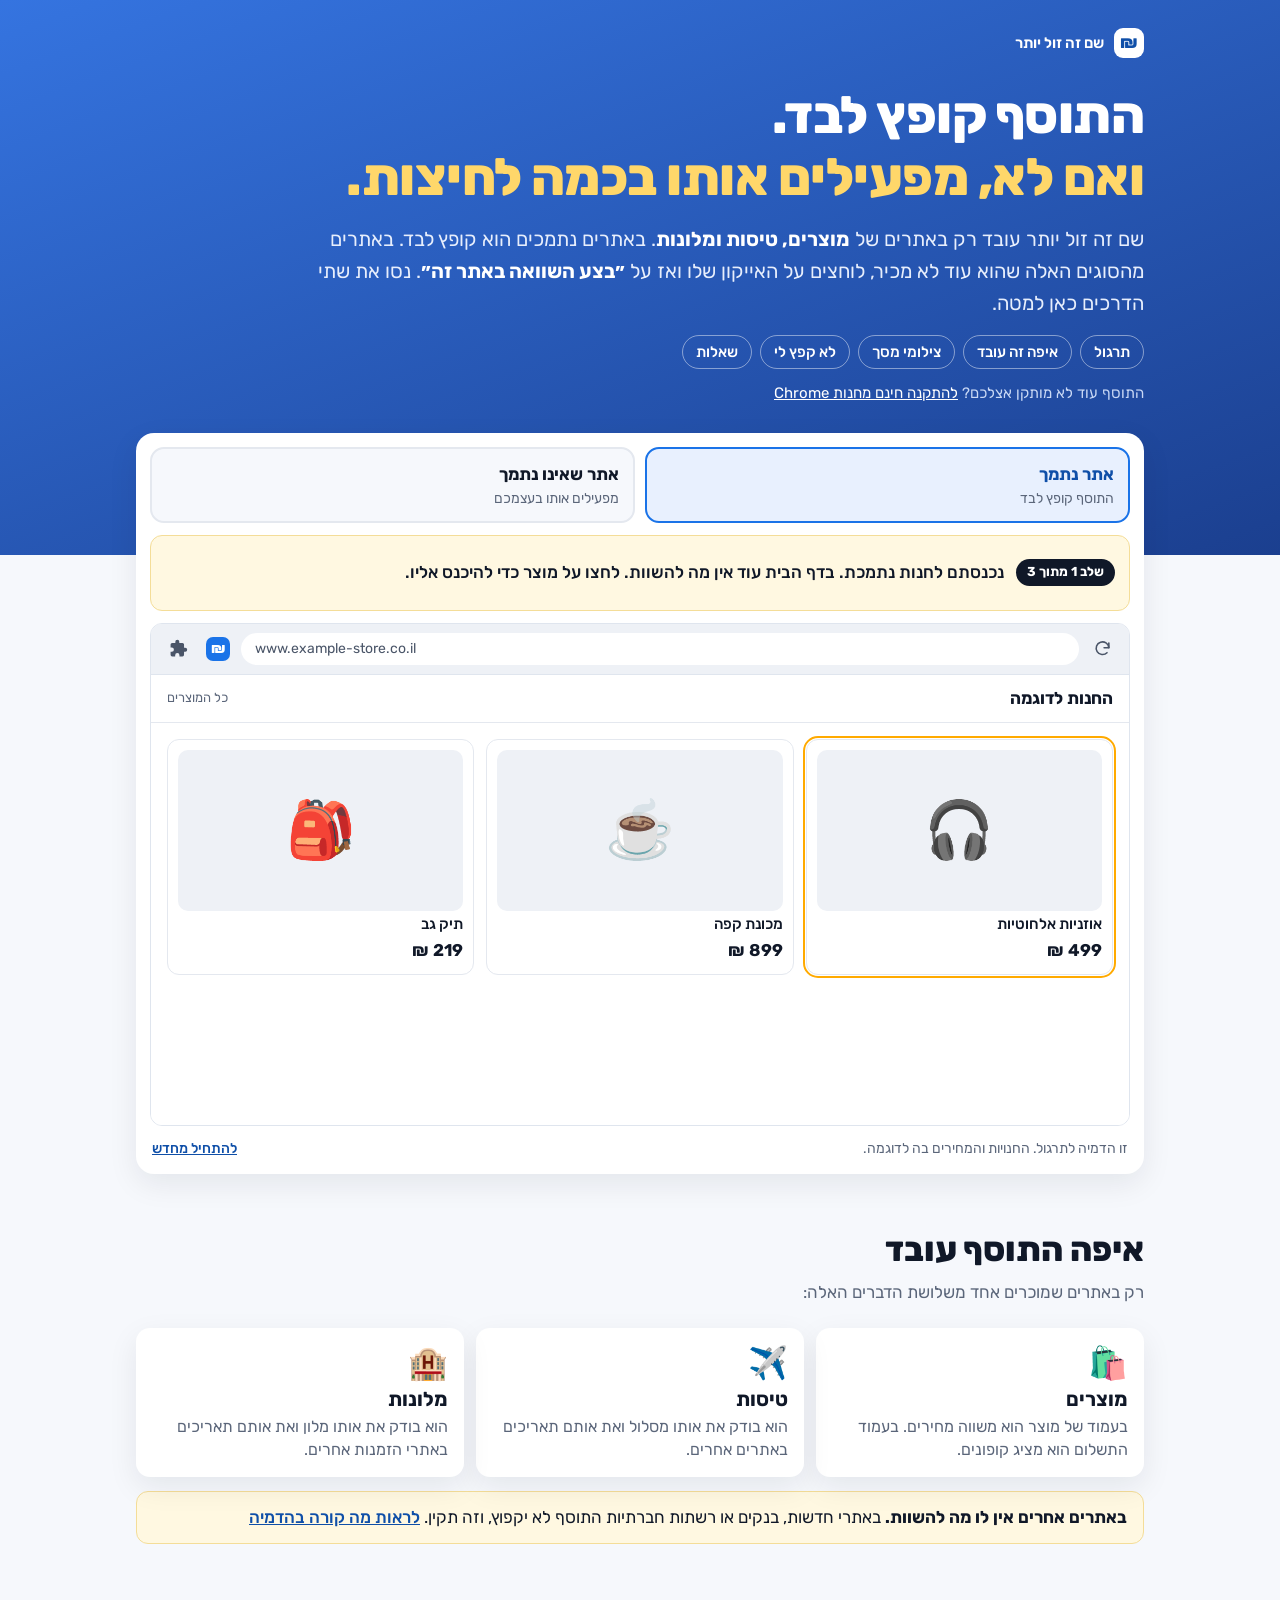
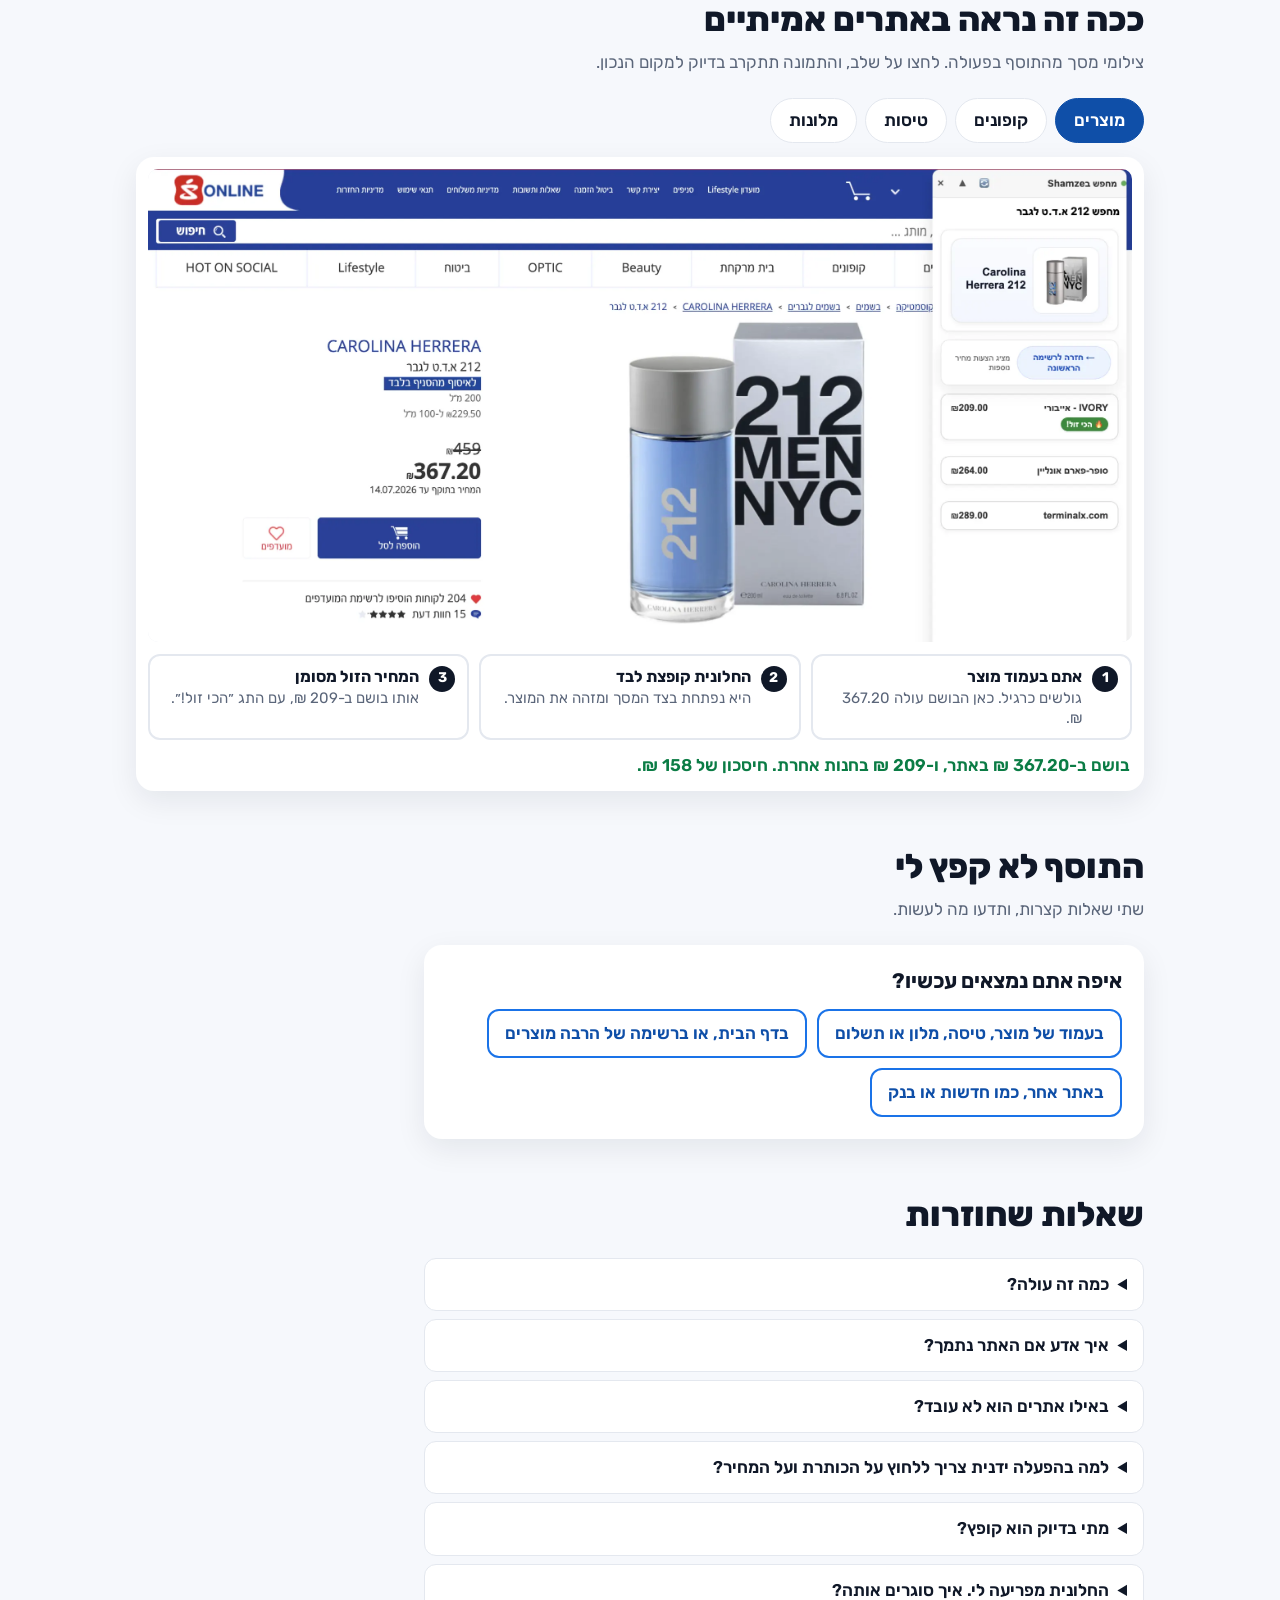
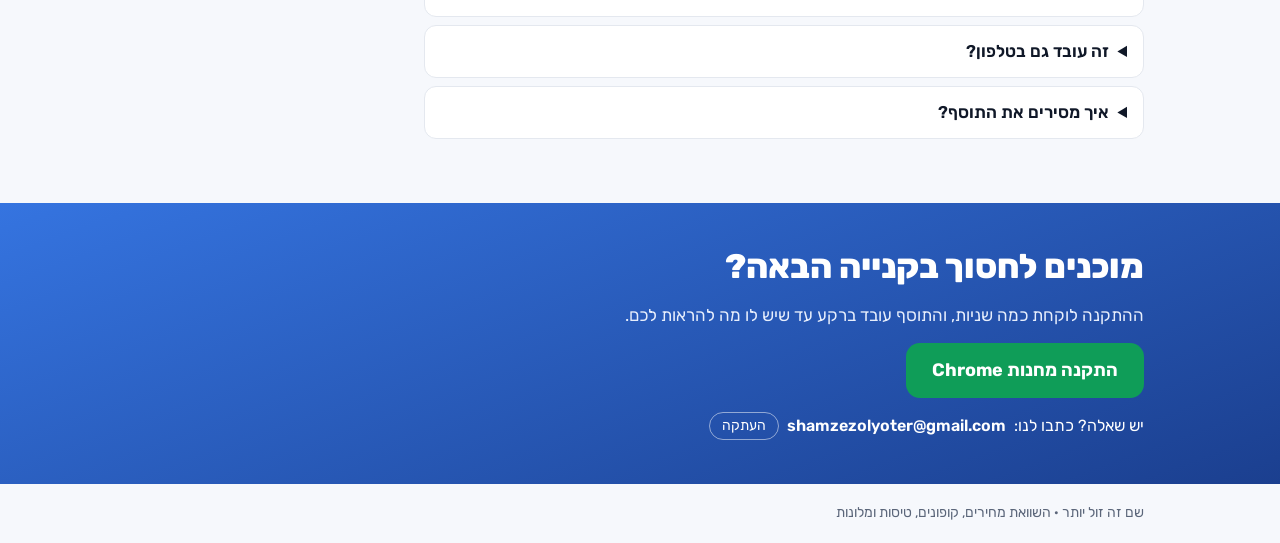
==== commit befaf333: "Match the guide's manual flow to the real popup and state supported site types Co-Authored-By: Claud" ====
--- a/guide/index.html
+++ b/guide/index.html
@@ -6,7 +6,7 @@
 <!--ARTIFACT-START-->
 <title>מדריך שם זה זול יותר</title>
 <meta name="claude:viewport-fit-sides" content="cover">
-<meta name="description" content="מדריך קצר ואינטרקטיבי: התוסף קופץ לבד באתרים נתמכים, ובכל אתר אחר מפעילים אותו בלחיצה על האייקון ואז על ״השוואה באתר זה״.">
+<meta name="description" content="מדריך קצר ואינטרקטיבי: התוסף עובד באתרים של מוצרים, טיסות ומלונות: הוא קופץ לבד באתרים נתמכים, ובאחרים מפעילים אותו מהאייקון דרך ״בצע השוואה באתר זה״.">
 <link rel="stylesheet" href="https://fonts.googleapis.com/css2?family=Rubik:wght@400;500;600;700;800&display=swap">
 <style>
 /* Layout: blue brand band opens the page, the live browser simulator overlaps it, then real screenshots, troubleshooting, FAQ. */
@@ -42,6 +42,10 @@
 .hero h1 em { font-style: normal; color: var(--yellow); }
 .hero .lead { font-size: clamp(17px, 2.4vw, 20px); margin-top: 14px; max-width: 42em; color: #e7eefc; }
 .q { font-weight: 700; color: #fff; white-space: nowrap; }
+.hero .lead b { color: #fff; font-weight: 700; }
+.jump { display: flex; flex-wrap: wrap; gap: 6px 8px; margin-top: 16px; }
+.jump a { color: #fff; text-decoration: none; font-size: 15px; font-weight: 500; border: 1px solid rgba(255,255,255,.45); border-radius: 99px; padding: 4px 13px; }
+.jump a:hover { background: rgba(255,255,255,.15); }
 .hero-note { margin-top: 12px; font-size: 15px; color: #c9d8f5; }
 .hero-note a { color: #fff; }
 
@@ -55,6 +59,11 @@
 .sim-tab[aria-selected="true"] { border-color: var(--brand); background: var(--brand-soft); }
 .sim-tab[aria-selected="true"] b { color: var(--brand-dark); }
 
+.sim-tab.ok b::after { content: " ✓"; color: var(--green-dark); }
+.site-row { display: flex; flex-wrap: wrap; align-items: center; gap: 8px; font-size: 15px; color: var(--muted); }
+.site-row button { border: 1px solid var(--line); border-radius: 99px; padding: 4px 14px; font-weight: 500; color: var(--ink); background: #fff; }
+.site-row button:hover { border-color: var(--brand); }
+.site-row button[aria-pressed="true"] { background: var(--ink); border-color: var(--ink); color: #fff; }
 .guide { display: flex; gap: 12px; align-items: center; background: #fff8e1; border: 1px solid #f4dd98; border-radius: 12px; padding: 12px 14px; min-height: 76px; }
 .guide.done { background: var(--green-soft); border-color: #a9e0c3; }
 .guide-step { flex: none; font-size: 13px; font-weight: 700; background: var(--ink); color: #fff; border-radius: 99px; padding: 3px 11px; white-space: nowrap; }
@@ -79,7 +88,7 @@
 .hint { animation: pulse 1.4s infinite; outline: 2px solid #ffaa00; outline-offset: 1px; }
 .tb-ico.hint { border-radius: 50%; }
 
-.viewport { position: relative; height: 400px; overflow: hidden; background: #fff; }
+.viewport { position: relative; height: 450px; overflow: hidden; background: #fff; }
 .shop { height: 100%; overflow: hidden; display: flex; flex-direction: column; transition: padding .35s; }
 .shop.room-right { padding-right: 290px; }
 .shop.room-left { padding-left: 290px; }
@@ -97,6 +106,18 @@
 .product .pic { width: 190px; font-size: 80px; flex: none; }
 .product h3 { font-size: 22px; font-weight: 700; }
 .product .price { font-size: 30px; font-weight: 800; margin-block: 6px 10px; }
+.product .note { color: var(--muted); font-size: 15px; }
+.pick { border-radius: 8px; padding: 0 6px; display: block; }
+.news h3 { font-size: 19px; font-weight: 700; }
+.news p { color: var(--muted); margin-block: 2px 16px; }
+.shop.selecting .shop-body { padding-top: 165px; }
+.sel { position: absolute; top: 10px; left: 50%; transform: translateX(-50%); width: min(320px, calc(100% - 24px)); background: #fff; border-top: 4px solid #4CAF50; border-radius: 12px; padding: 12px 16px; box-shadow: 0 6px 18px rgba(16,24,40,.22); text-align: center; display: grid; gap: 4px; z-index: 3; line-height: 1.35; }
+.sel small { color: #666; font-size: 13px; }
+.sel b { font-weight: 700; overflow-wrap: anywhere; }
+.sel-btns { display: flex; justify-content: center; gap: 14px; margin-top: 6px; }
+.sel-v, .sel-x { width: 46px; height: 36px; border-radius: 8px; color: #fff; font-weight: 700; text-align: center; }
+.sel-v { background: var(--green-dark); }
+.sel-x { background: #c9372c; }
 .fake-buy { display: inline-block; background: var(--ink); color: #fff; border-radius: 10px; padding: 8px 18px; font-weight: 600; font-size: 15px; }
 
 /* The extension's side panel, drawn after the real one */
@@ -114,6 +135,8 @@
 .panel.collapsed .panel-body { display: none; }
 .p-item { display: flex; gap: 10px; align-items: center; background: var(--brand-soft); border-radius: 12px; padding: 8px; font-weight: 600; font-size: 15px; line-height: 1.25; }
 .p-item i { font-style: normal; font-size: 26px; }
+.fld { display: grid; gap: 1px; border: 1px solid var(--line); border-radius: 9px; padding: 4px 10px; line-height: 1.3; }
+.fld small { color: var(--muted); font-size: 12px; }
 .offer { display: grid; grid-template-columns: 1fr auto; gap: 2px 8px; border: 1px solid var(--line); border-radius: 12px; padding: 9px 11px; width: 100%; background: #fff; box-shadow: 0 2px 6px rgba(16,24,40,.06); line-height: 1.3; }
 button.offer:hover { border-color: var(--brand); }
 .offer b { font-weight: 600; }
@@ -125,11 +148,16 @@
 @keyframes shine { to { background-position: -200% 0; } }
 
 /* Extension popup and Chrome's puzzle menu */
-.pop { position: absolute; top: 8px; left: 56px; width: min(270px, calc(100% - 24px)); background: #fff; border-radius: 14px; box-shadow: 0 12px 36px rgba(16,24,40,.28); padding: 14px; display: grid; gap: 10px; z-index: 3; }
+.pop { position: absolute; top: 8px; left: 56px; width: min(260px, calc(100% - 24px)); background: #fff; border-radius: 14px; box-shadow: 0 12px 36px rgba(16,24,40,.28); padding: 14px; display: grid; gap: 10px; z-index: 3; }
 .pop-brand { display: flex; align-items: center; gap: 8px; font-weight: 700; font-size: 15px; }
 .pop-brand .mark { background: var(--brand); color: #fff; width: 26px; height: 26px; font-size: 14px; border-radius: 7px; }
-.pop-compare { background: var(--brand); color: #fff; font-weight: 700; border-radius: 11px; padding: 11px; text-align: center; }
-.pop-compare:hover { background: var(--brand-dark); }
+.pop-green { background: #3d8b40; color: #fff; font-weight: 700; font-size: 15px; border-radius: 6px; padding: 9px 6px; text-align: center; width: 100%; }
+.pop-green:hover { background: #2f7433; }
+.pop-line { border: 1px solid #4CAF50; color: #3d8b40; font-weight: 700; font-size: 15px; border-radius: 6px; padding: 7px; text-align: center; }
+.pop-title { font-size: 16px !important; color: var(--ink) !important; font-weight: 700 !important; }
+.pop-steps { margin: 0; padding-inline-start: 20px; font-size: 14px; line-height: 1.45; }
+.pop-error { color: #c9372c; font-weight: 700; text-align: center; font-size: 15px; line-height: 1.3; }
+.ext-mark { background: var(--brand); color: #fff; width: 26px; height: 26px; font-size: 14px; border-radius: 7px; }
 .pop-row { display: flex; align-items: center; gap: 8px; font-size: 15px; font-weight: 500; }
 .pop-row .n { flex: 1; min-width: 0; }
 .pin { width: 34px; height: 34px; border-radius: 50%; display: grid; place-items: center; flex: none; }
@@ -145,6 +173,16 @@
 .sec-head { max-width: 44em; display: grid; gap: 8px; margin-bottom: 22px; }
 h2 { font-size: clamp(26px, 4vw, 34px); font-weight: 800; }
 .sec-head p { color: var(--muted); }
+
+/* Where it works */
+.kinds { display: grid; grid-template-columns: repeat(3, 1fr); gap: 12px; }
+.kind { background: #fff; border-radius: 14px; box-shadow: var(--shadow); padding: 16px; display: grid; gap: 4px; align-content: start; min-width: 0; }
+.kind-pic { font-size: 32px; line-height: 1.2; }
+.kind h3 { font-size: 20px; font-weight: 700; }
+.kind p { color: var(--muted); font-size: 16px; line-height: 1.45; }
+.not-here { margin-top: 14px; background: #fff8e1; border: 1px solid #f4dd98; border-radius: 12px; padding: 12px 16px; }
+.not-here b { font-weight: 700; }
+.text-btn { color: var(--brand-dark); text-decoration: underline; font-weight: 500; }
 
 /* Real screenshots */
 .pills { display: flex; flex-wrap: wrap; gap: 8px; margin-bottom: 14px; }
@@ -217,7 +255,8 @@
   .product .price { font-size: 23px; }
   .tb-ico.deco { display: none; }
   .pop { left: 8px; }
-  .steps { grid-template-columns: 1fr; }
+  .steps, .kinds { grid-template-columns: 1fr; }
+  .shop.selecting .shop-body { padding-top: 175px; }
   .helper { padding: 16px; }
 }
 @media (prefers-reduced-motion: reduce) {
@@ -234,8 +273,9 @@
 <header class="hero">
   <div class="wrap">
     <div class="brand"><span class="mark" aria-hidden="true">₪</span> שם זה זול יותר</div>
-    <h1>התוסף קופץ לבד.<br><em>ואם לא, שתי לחיצות.</em></h1>
-    <p class="lead">באתרים נתמכים התוסף קופץ לבד. בכל אתר אחר לוחצים על האייקון שלו, ואז על <span class="q">״השוואה באתר זה״</span>. נסו את שתי הדרכים כאן למטה.</p>
+    <h1>התוסף קופץ לבד.<br><em>ואם לא, מפעילים אותו בכמה לחיצות.</em></h1>
+    <p class="lead">שם זה זול יותר עובד רק באתרים של <b>מוצרים, טיסות ומלונות</b>. באתרים נתמכים הוא קופץ לבד. באתרים מהסוגים האלה שהוא עוד לא מכיר, לוחצים על האייקון שלו ואז על <span class="q">״בצע השוואה באתר זה״</span>. נסו את שתי הדרכים כאן למטה.</p>
+    <nav class="jump" aria-label="ניווט במדריך"><a href="#sim">תרגול</a><a href="#where">איפה זה עובד</a><a href="#real">צילומי מסך</a><a href="#help">לא קפץ לי</a><a href="#faq">שאלות</a></nav>
     <p class="hero-note">התוסף עוד לא מותקן אצלכם? <a href="https://chromewebstore.google.com/detail/neigoggljhfnodeneidndcflnclldnpm">להתקנה חינם מחנות Chrome</a></p>
   </div>
 </header>
@@ -246,6 +286,13 @@
       <div class="sim-tabs" role="tablist" aria-label="בחירת סוג אתר">
         <button class="sim-tab" id="tab-auto" role="tab" aria-selected="true" data-act="scen" data-v="auto"><b>אתר נתמך</b><span>התוסף קופץ לבד</span></button>
         <button class="sim-tab" id="tab-manual" role="tab" aria-selected="false" data-act="scen" data-v="manual"><b>אתר שאינו נתמך</b><span>מפעילים אותו בעצמכם</span></button>
+      </div>
+      <div class="site-row" id="siteRow" hidden>
+        <span>על איזה אתר לתרגל?</span>
+        <button data-act="site" data-v="shop">חנות</button>
+        <button data-act="site" data-v="hotel">מלונות</button>
+        <button data-act="site" data-v="flight">טיסות</button>
+        <button data-act="site" data-v="news">חדשות</button>
       </div>
       <div class="guide" id="guide" aria-live="polite">
         <span class="guide-step" id="guideStep"></span>
@@ -261,6 +308,7 @@
         <div class="viewport" id="viewport">
           <div class="shop" id="page"></div>
           <aside class="panel" id="panel" hidden aria-label="חלונית התוסף"></aside>
+          <div class="sel" id="sel" hidden></div>
           <div class="pop" id="pop" hidden></div>
         </div>
       </div>
@@ -269,6 +317,19 @@
         <button class="restart" data-act="restart">להתחיל מחדש</button>
       </div>
     </div>
+
+    <section id="where">
+      <div class="sec-head">
+        <h2>איפה התוסף עובד</h2>
+        <p>רק באתרים שמוכרים אחד משלושת הדברים האלה:</p>
+      </div>
+      <div class="kinds">
+        <div class="kind"><span class="kind-pic" aria-hidden="true">🛍️</span><h3>מוצרים</h3><p>בעמוד של מוצר הוא משווה מחירים. בעמוד התשלום הוא מציג קופונים.</p></div>
+        <div class="kind"><span class="kind-pic" aria-hidden="true">✈️</span><h3>טיסות</h3><p>הוא בודק את אותו מסלול ואת אותם תאריכים באתרים אחרים.</p></div>
+        <div class="kind"><span class="kind-pic" aria-hidden="true">🏨</span><h3>מלונות</h3><p>הוא בודק את אותו מלון ואת אותם תאריכים באתרי הזמנות אחרים.</p></div>
+      </div>
+      <p class="not-here"><b>באתרים אחרים אין לו מה להשוות.</b> באתרי חדשות, בנקים או רשתות חברתיות התוסף לא יקפוץ, וזה תקין. <button class="text-btn" id="tryNews">לראות מה קורה בהדמיה</button></p>
+    </section>
 
     <section id="real">
       <div class="sec-head">
@@ -295,9 +356,11 @@
       <div class="sec-head"><h2>שאלות שחוזרות</h2></div>
       <div class="faq">
         <details><summary>כמה זה עולה?</summary><p>התוסף חינם לחלוטין, ולא צריך להירשם כדי להשתמש בו.</p></details>
-        <details><summary>איך אדע אם האתר נתמך?</summary><p>לא צריך לבדוק מראש. אם התוסף קפץ, האתר נתמך. אם הוא לא קפץ, לחצו על האייקון שלו ועל ״השוואה באתר זה״.</p></details>
+        <details><summary>איך אדע אם האתר נתמך?</summary><p>לא צריך לבדוק מראש. אם התוסף קפץ, האתר נתמך. אם הוא לא קפץ באתר של מוצרים, טיסות או מלונות, לחצו על האייקון שלו ועל ״בצע השוואה באתר זה״.</p></details>
+        <details><summary>באילו אתרים הוא לא עובד?</summary><p>בכל אתר שאין בו מוצר, טיסה או מלון, למשל חדשות, בנקים ורשתות חברתיות. באתר כזה תוצג ההודעה ״לא ניתן לבצע השוואה באתר זה״.</p></details>
+        <details><summary>למה בהפעלה ידנית צריך ללחוץ על הכותרת ועל המחיר?</summary><p>באתר שהתוסף לא מכיר הוא עוד לא יודע איפה כתובים שם המוצר והמחיר שלו. שתי הלחיצות מראות לו מה לחפש. במלונות ובטיסות ממלאים במקום זה טופס קצר.</p></details>
         <details><summary>מתי בדיוק הוא קופץ?</summary><p>בעמוד של מוצר הוא משווה מחירים, בעמוד התשלום הוא מציג קופונים, ובחיפוש טיסה או מלון הוא בודק את אותם תאריכים באתרים אחרים.</p></details>
-        <details><summary>החלונית מפריעה לי. איך סוגרים אותה?</summary><p>לחצו על ה-✕ בפינת החלונית. אפשר לנסות את זה בהדמיה למעלה.</p></details>
+        <details><summary>החלונית מפריעה לי. איך סוגרים אותה?</summary><p>✕ סוגר אותה, ▲ ממזער אותה, והחץ מעביר אותה לצד השני של המסך. אפשר לנסות את כל אלה בהדמיה למעלה.</p></details>
         <details><summary>זה עובד גם בטלפון?</summary><p>התוסף מיועד לדפדפן Chrome במחשב. בטלפון אפשר לחפש מחירים וקופונים ב<a href="https://shamze.com/cupons.html">אתר של שם זה זול יותר</a>.</p></details>
         <details><summary>איך מסירים את התוסף?</summary><p>לחיצה ימנית על אייקון התוסף, ואז ״הסרה מ-Chrome״. אפשר להסיר בכל רגע.</p></details>
       </div>
@@ -328,53 +391,82 @@
     { pic: '☕', name: 'מכונת קפה', price: 899, offers: [['חנות ב׳', 749], ['חנות ג׳', 799], ['חנות א׳', 849]] },
     { pic: '🎒', name: 'תיק גב', price: 219, offers: [['חנות ג׳', 159], ['חנות א׳', 179], ['חנות ב׳', 199]] }
   ];
-  var SMALL_ITEM = { pic: '💡', name: 'מנורת שולחן', price: 249, offers: [['חנות ב׳', 189], ['חנות א׳', 215], ['חנות ג׳', 239]] };
-
-  var s, timers = [];
+  var SITES = {
+    shop: { type: 'product', shop: 'החנות הקטנה של השכונה', url: 'www.neighborhood-shop.example/lamp',
+      item: { pic: '💡', name: 'מנורת שולחן', price: 249, buy: 'הוספה לסל', offers: [['חנות ב׳', 189], ['חנות א׳', 215], ['חנות ג׳', 239]] } },
+    hotel: { type: 'hotel', shop: 'מלונות קטנים', url: 'www.small-hotels.example/sea-hotel',
+      item: { pic: '🏨', name: 'מלון הים', note: 'שבוע, 12.10 עד 19.10', price: 6100, buy: 'להזמנה', offers: [['אתר א׳', 5400], ['אתר ב׳', 5650], ['אתר ג׳', 5900]] },
+      fields: [['עיר', 'תל אביב'], ['תאריך כניסה', '12.10.2026'], ['תאריך יציאה', '19.10.2026'], ['אורחים', '2']] },
+    flight: { type: 'flight', shop: 'טיסות בקליק', url: 'www.click-flights.example/lca',
+      item: { pic: '✈️', name: 'תל אביב–לרנקה', note: 'הלוך ושוב, 12.10 עד 19.10', price: 120, cur: '$', buy: 'להזמנה', offers: [['סוכנות א׳', 89], ['סוכנות ב׳', 97], ['סוכנות ג׳', 110]] },
+      fields: [['מוצא', 'תל אביב (TLV)'], ['יעד', 'לרנקה (LCA)'], ['תאריך יציאה', '12.10.2026'], ['תאריך חזרה', '19.10.2026']] },
+    news: { type: 'none', shop: 'חדשות היום', url: 'www.daily-news.example' }
+  };
+  var COMPARE_LABEL = 'בצע השוואה באתר זה';
+  var TYPE_BUTTONS = [['product', 'השוואת מוצר'], ['hotel', 'השוואת מלונות'], ['flight', 'השוואת טיסות']];
+
+  var s, timers = [], finished = {};
   function later(fn, ms) { timers.push(setTimeout(fn, ms)); }
   function clearTimers() { timers.forEach(clearTimeout); timers = []; }
+  function priceOf(item, n) { return item.cur ? item.cur + n.toLocaleString('he-IL') : money(n); }
 
   function start(scen, opts) {
+    opts = opts || {};
     clearTimers();
+    var site = opts.site || 'shop';
     s = {
-      scen: scen,
-      item: scen === 'manual' ? SMALL_ITEM : null,
+      scen: scen, site: site,
+      item: scen === 'manual' ? SITES[site].item || null : null,
       stage: scen === 'manual' ? 'noPanel' : 'home',
-      pinned: !(opts && opts.unpinned),
+      pinned: !opts.unpinned,
       panelSide: 'right', collapsed: false
     };
     if (scen === 'manual' && !s.pinned) s.stage = 'unpinned';
     draw();
   }
 
-  function shopHtml() {
+  function site() { return SITES[s.site]; }
+  function inStages() { for (var i = 0; i < arguments.length; i++) if (s.stage === arguments[i]) return true; return false; }
+
+  function pageHtml() {
     if (s.scen === 'auto' && !s.item) {
       return '<div class="shop-head"><span>החנות לדוגמה</span><small>כל המוצרים</small></div><div class="shop-body"><div class="grid">' +
         STORE_ITEMS.map(function (p, i) {
           return '<button class="tile' + (i === 0 ? ' hint' : '') + '" data-act="open" data-v="' + i + '"><span class="pic" aria-hidden="true">' + p.pic + '</span><b>' + p.name + '</b><span class="cost">' + money(p.price) + '</span></button>';
         }).join('') + '</div></div>';
     }
+    if (s.scen === 'manual' && s.site === 'news') {
+      return '<div class="shop-head"><span>חדשות היום</span></div><div class="shop-body news"><h3>מזג האוויר: גשם קל בסוף השבוע</h3><p>התחזית לימים הקרובים, עיר אחר עיר.</p><h3>הליגה חוזרת אחרי הפגרה</h3><p>כל מה שצריך לדעת לקראת המחזור הבא.</p></div>';
+    }
     var p = s.item;
-    var shop = s.scen === 'auto' ? 'החנות לדוגמה' : 'החנות הקטנה של השכונה';
-    return '<div class="shop-head"><span>' + shop + '</span></div><div class="shop-body"><div class="product"><span class="pic" aria-hidden="true">' + p.pic + '</span><div><h3>' + p.name + '</h3><div class="price">' + money(p.price) + '</div><span class="fake-buy">הוספה לסל</span></div></div></div>';
+    var shop = s.scen === 'auto' ? 'החנות לדוגמה' : site().shop;
+    var title = '<h3>' + p.name + '</h3>', price = '<div class="price">' + priceOf(p, p.price) + '</div>';
+    if (s.stage === 'pickTitle') title = '<button class="pick hint" data-act="pickTitle"><h3>' + p.name + '</h3></button>';
+    if (s.stage === 'pickPrice') price = '<button class="pick hint" data-act="pickPrice"><div class="price">' + priceOf(p, p.price) + '</div></button>';
+    return '<div class="shop-head"><span>' + shop + '</span></div><div class="shop-body"><div class="product"><span class="pic" aria-hidden="true">' + p.pic + '</span><div>' + title + (p.note ? '<div class="note">' + p.note + '</div>' : '') + price + '<span class="fake-buy">' + (p.buy || 'הוספה לסל') + '</span></div></div></div>';
   }
 
   function panelHtml() {
     var p = s.item;
     var arrow = s.panelSide === 'right' ? '←' : '→';
     var head = '<div class="panel-head"><span class="t">שם זה זול יותר</span>' +
-      '<button class="ph-btn" data-act="collapse" aria-label="' + (s.collapsed ? 'פתיחת החלונית' : 'כיווץ החלונית') + '">' + (s.collapsed ? '▼' : '▲') + '</button>' +
+      '<button class="ph-btn" data-act="collapse" aria-label="' + (s.collapsed ? 'הרחבת החלונית' : 'מזעור החלונית') + '">' + (s.collapsed ? '▼' : '▲') + '</button>' +
       '<button class="ph-btn" data-act="side" aria-label="העברת החלונית לצד השני">' + arrow + '</button>' +
       '<button class="ph-btn" data-act="closePanel" aria-label="סגירת החלונית">✕</button></div>';
+    if (s.stage === 'form') {
+      var title = site().type === 'hotel' ? 'חיפוש מלונות ידני' : 'חיפוש טיסה ידני';
+      return head + '<div class="panel-body"><b>' + title + '</b>' + site().fields.map(function (f) {
+        return '<div class="fld"><small>' + f[0] + '</small><span>' + f[1] + '</span></div>';
+      }).join('') + '<button class="pop-green hint" data-act="formSearch">חיפוש</button></div>';
+    }
     var item = '<div class="p-item"><i aria-hidden="true">' + p.pic + '</i><span>' + p.name + '</span></div>';
     if (s.stage === 'scanning') {
-      return head + '<div class="panel-body">' + item + '<div class="scan">מחפש בחנויות אחרות…<div class="scan-bar"></div><div class="scan-bar"></div></div></div>';
+      return head + '<div class="panel-body">' + item + '<div class="scan">מחפש באתרים אחרים…<div class="scan-bar"></div><div class="scan-bar"></div></div></div>';
     }
     var rows = p.offers.map(function (o, i) {
-      var save = p.price - o[1];
-      var inner = '<b>' + o[0] + '</b><span class="amt">' + money(o[1]) + '</span>' +
+      var inner = '<b>' + o[0] + '</b><span class="amt">' + priceOf(p, o[1]) + '</span>' +
         (i === 0 ? '<span class="pill">הכי זול!</span>' : '<span></span>') +
-        '<span class="save">חיסכון של ' + money(save) + '</span>';
+        '<span class="save">חיסכון של ' + priceOf(p, p.price - o[1]) + '</span>';
       return i === 0
         ? '<button class="offer' + (s.stage === 'results' ? ' hint' : '') + '" data-act="buy">' + inner + '</button>'
         : '<div class="offer">' + inner + '</div>';
@@ -382,41 +474,106 @@
     return head + '<div class="panel-body">' + item + rows + '</div>';
   }
 
+  /* The popup and its dialogs follow the extension's own popup.html */
+  function popHtml() {
+    var error = s.stage === 'blocked' ? '<div class="pop-error">לא ניתן לבצע השוואה באתר זה</div>' : '';
+    if (inStages('popup', 'blocked')) {
+      return '<button class="pop-green' + (s.stage === 'popup' ? ' hint' : '') + '" data-act="compare">' + COMPARE_LABEL + '</button>' +
+        '<span class="pop-line">המוצרים שלי</span><span class="pop-line">מדריך</span>' + error;
+    }
+    if (s.stage === 'type') {
+      var want = site().type === 'none' ? 'product' : site().type;
+      return '<h4 class="pop-title">מה תרצה להשוות?</h4>' + TYPE_BUTTONS.map(function (b) {
+        return '<button class="pop-green' + (b[0] === want ? ' hint' : '') + '" data-act="chooseType" data-v="' + b[0] + '">' + b[1] + '</button>';
+      }).join('');
+    }
+    if (s.stage === 'howto') {
+      return '<h4 class="pop-title">כדי לבצע השוואה, יש לבצע:</h4><ol class="pop-steps"><li>להיכנס לעמוד מוצר</li><li>ללחוץ על ״עמוד מוצר פתוח״</li><li>ללחוץ על כותרת המוצר ולאשר (V)</li><li>ללחוץ על מחיר המוצר ולאשר (V)</li></ol>' +
+        '<button class="pop-green hint" data-act="pageOpen">עמוד מוצר פתוח</button>';
+    }
+    if (s.stage === 'puzzle') {
+      return '<h4>תוספים</h4><div class="pop-row"><span class="mark ext-mark" aria-hidden="true">₪</span><span class="n">שם זה זול יותר</span><button class="pin hint" data-act="pin" aria-label="הצמדת התוסף לסרגל"><svg viewBox="0 0 24 24" fill="currentColor"><path d="M16 3H8v2l1.5 1.5V12L6 15v2h5.2v5h1.6v-5H18v-2l-3.5-3V6.5L16 5V3Z"/></svg></button></div>';
+    }
+    return '';
+  }
+
+  /* The small panel the extension shows at the top of the page while picking title and price */
+  function selHtml() {
+    var p = s.item;
+    switch (s.stage) {
+      case 'pickTitle': return '<small>שלב 1 מתוך 2 · כותרת המוצר</small><b>לחץ על כותרת המוצר (Esc לביטול)</b>';
+      case 'confirmTitle': return '<small>שלב 1 מתוך 2 · כותרת המוצר</small><b>כותרת המוצר: ' + p.name + '</b><div class="sel-btns"><button class="sel-v hint" data-act="okTitle" aria-label="אישור">V</button><button class="sel-x" data-act="noTitle" aria-label="בחירה מחדש">X</button></div>';
+      case 'pickPrice': return '<small>שלב 2 מתוך 2 · מחיר המוצר</small><b>לחץ על מחיר המוצר (Esc לביטול)</b>';
+      case 'confirmPrice': return '<small>שלב 2 מתוך 2 · מחיר המוצר</small><b>מחיר המוצר: ' + priceOf(p, p.price) + '</b><div class="sel-btns"><button class="sel-v hint" data-act="okPrice" aria-label="אישור">V</button><button class="sel-x" data-act="noPrice" aria-label="בחירה מחדש">X</button></div>';
+      case 'saved': return '<b>ההשוואה הוגדרה לאתר זה</b>';
+    }
+    return '';
+  }
+
+  function stepLabel() {
+    if (s.scen === 'auto') return 'שלב ' + (s.stage === 'home' ? 1 : s.stage === 'scanning' ? 2 : 3) + ' מתוך 3';
+    var type = site().type;
+    var map = type === 'product'
+      ? { noPanel: 1, popup: 2, type: 3, howto: 4, pickTitle: 5, confirmTitle: 5, pickPrice: 6, confirmPrice: 6, saved: 7, scanning: 7, results: 7 }
+      : type === 'none' ? { noPanel: 1, popup: 2, type: 3 }
+      : { noPanel: 1, popup: 2, type: 3, form: 4, scanning: 5, results: 5 };
+    var total = type === 'product' ? 7 : type === 'none' ? 3 : 5;
+    return 'שלב ' + map[s.stage] + ' מתוך ' + total;
+  }
+
   function guideFor() {
-    var a = s.scen === 'auto';
+    var n = stepLabel(), type = s.scen === 'manual' ? site().type : 'product';
     switch (s.stage) {
-      case 'home': return { n: 'שלב 1 מתוך 3', t: 'נכנסתם לחנות נתמכת. בדף הבית עוד אין מה להשוות. לחצו על מוצר כדי להיכנס אליו.' };
-      case 'scanning': return a && s.autoOpen
-        ? { n: 'שלב 2 מתוך 3', t: 'רק נכנסתם לעמוד המוצר, והתוסף כבר קופץ לבד בצד המסך. אין צורך ללחוץ על שום דבר.' }
-        : { n: 'שלב 2 מתוך 3', t: 'התוסף בודק את המוצר הזה בחנויות אחרות.' };
-      case 'results': return { n: 'שלב 3 מתוך 3', t: 'זה אותו מוצר, במחירים של חנויות אחרות. לחצו על המחיר המסומן ״הכי זול״.' };
-      case 'done':
-        var save = s.item.price - s.item.offers[0][1];
-        return { n: 'סיימתם', done: true, t: 'מעולה! עברתם ל' + s.item.offers[0][0] + ' וחסכתם ' + money(save) + '.',
-          next: a ? { act: 'scen', v: 'manual', label: 'ואם האתר לא נתמך? נסו את זה' } : { act: 'goReal', label: 'לצילומי מסך מאתרים אמיתיים' } };
-      case 'closed': return { n: 'החלונית סגורה', t: 'סגרתם את החלונית. רוצים אותה בחזרה? לחצו על אייקון התוסף למעלה.' };
-      case 'noPanel': return { n: 'שלב 1 מתוך 3', t: 'התוסף לא קפץ, וזה תקין: האתר הזה לא נתמך. לחצו על אייקון התוסף, המסומן למעלה.', link: { act: 'unpin', label: 'אצלי לא מופיע אייקון כזה' } };
+      case 'home': return { n: n, t: 'נכנסתם לחנות נתמכת. בדף הבית עוד אין מה להשוות. לחצו על מוצר כדי להיכנס אליו.' };
+      case 'noPanel':
+        if (type === 'none') return { n: n, t: 'זה אתר חדשות, ולכן התוסף לא קפץ. נראה מה קורה אם בכל זאת מנסים. לחצו על אייקון התוסף, המסומן למעלה.' };
+        return { n: n, t: 'התוסף לא קפץ, כי הוא עוד לא מכיר את האתר הזה. לחצו על אייקון התוסף, המסומן למעלה.', link: { act: 'unpin', label: 'אצלי לא מופיע אייקון כזה' } };
       case 'unpinned': return { n: 'איפה האייקון?', t: 'האייקון מוסתר בתוך תפריט התוספים של Chrome. לחצו על חלק הפאזל, המסומן למעלה.' };
       case 'puzzle': return { n: 'איפה האייקון?', t: 'לחצו על הנעץ שליד ״שם זה זול יותר״. כך האייקון יישאר תמיד ליד שורת הכתובת.' };
-      case 'popup': return { n: 'שלב 2 מתוך 3', t: 'נפתח חלון קטן של התוסף. לחצו על ״השוואה באתר זה״.' };
+      case 'popup': return { n: n, t: 'נפתח החלון של התוסף. לחצו על ״' + COMPARE_LABEL + '״.' };
+      case 'type':
+        if (type === 'hotel') return { n: n, t: 'התוסף שואל מה להשוות. אנחנו באתר מלונות, אז לחצו על ״השוואת מלונות״.' };
+        if (type === 'flight') return { n: n, t: 'התוסף שואל מה להשוות. אנחנו באתר טיסות, אז לחצו על ״השוואת טיסות״.' };
+        return { n: n, t: 'התוסף שואל מה להשוות. לחצו על ״השוואת מוצר״.' };
+      case 'blocked': return { n: 'זה בסדר', done: true, t: 'התוסף מציג ״לא ניתן לבצע השוואה באתר זה״, כי אין כאן מוצר להשוות. הוא מיועד לאתרים של מוצרים, טיסות ומלונות.', next: { act: 'site', v: 'shop', label: 'לתרגל על חנות' } };
+      case 'howto': return { n: n, t: 'אתם כבר בעמוד המוצר, אז לחצו על ״עמוד מוצר פתוח״. החלון ייסגר ותעברו לעמוד עצמו.' };
+      case 'pickTitle': return { n: n, t: 'התוסף צריך לדעת מה אתם מחפשים. לחצו על שם המוצר בעמוד, המסומן בכתום.' };
+      case 'confirmTitle': return { n: n, t: 'בדקו שהכותרת נכונה ולחצו V. אם נבחר טקסט אחר, לחצו X ובחרו שוב.' };
+      case 'pickPrice': return { n: n, t: 'עכשיו לחצו על מחיר המוצר בעמוד.' };
+      case 'confirmPrice': return { n: n, t: 'בדקו שהמחיר נכון ולחצו V.' };
+      case 'saved': return { n: n, t: 'התוסף למד איפה נמצאים השם והמחיר, ועכשיו הוא מחפש באתרים אחרים.' };
+      case 'form': return { n: n, t: 'נפתח טופס חיפוש בצד המסך. באתר אמיתי ממלאים בו את הפרטים. כאן הם כבר מולאו, אז לחצו על ״חיפוש״.' };
+      case 'scanning':
+        if (s.scen === 'auto') return { n: n, t: 'רק נכנסתם לעמוד המוצר, והתוסף כבר קופץ לבד בצד המסך. אין צורך ללחוץ על שום דבר.' };
+        return { n: n, t: 'התוסף מחפש באתרים אחרים.' };
+      case 'results': return { n: n, t: 'אלה המחירים באתרים אחרים. לחצו על המחיר המסומן ״הכי זול״.' };
+      case 'done':
+        var a = s.scen === 'auto';
+        return { n: 'סיימתם', done: true, t: 'מעולה! עברתם ל' + s.item.offers[0][0] + ' וחסכתם ' + priceOf(s.item, s.item.price - s.item.offers[0][1]) + '.',
+          next: a ? { act: 'scen', v: 'manual', label: 'ואם האתר לא נתמך? נסו את זה' } : { act: 'goWhere', label: 'להמשיך במדריך' } };
+      case 'closed': return { n: 'החלונית סגורה', t: 'סגרתם את החלונית, והעמוד נשאר פתוח לפניכם.', next: { act: 'restart', label: 'לנסות שוב' } };
     }
   }
 
   function draw() {
-    var isHome = s.scen === 'auto' && !s.item;
-    $('tab-auto').setAttribute('aria-selected', s.scen === 'auto');
-    $('tab-manual').setAttribute('aria-selected', s.scen === 'manual');
-    $('url').textContent = s.scen === 'auto'
-      ? 'www.example-store.co.il' + (isHome ? '' : '/product')
-      : 'www.neighborhood-shop.example/lamp';
-    $('page').innerHTML = shopHtml();
+    var isHome = s.scen === 'auto' && !s.item, manual = s.scen === 'manual';
+    $('tab-auto').setAttribute('aria-selected', !manual);
+    $('tab-manual').setAttribute('aria-selected', manual);
+    $('tab-auto').classList.toggle('ok', !!finished.auto);
+    $('tab-manual').classList.toggle('ok', !!finished.manual);
+    $('siteRow').hidden = !manual;
+    [].forEach.call($('siteRow').querySelectorAll('[data-v]'), function (b) {
+      b.setAttribute('aria-pressed', b.dataset.v === s.site);
+    });
+    $('url').textContent = manual ? site().url : 'www.example-store.co.il' + (isHome ? '' : '/product');
+    $('page').innerHTML = pageHtml();
 
     var ext = $('extIco'), puz = $('puzzle');
     ext.hidden = !s.pinned;
-    ext.classList.toggle('hint', s.stage === 'noPanel' || s.stage === 'closed');
+    ext.classList.toggle('hint', s.stage === 'noPanel');
     puz.classList.toggle('hint', s.stage === 'unpinned');
 
-    var showPanel = s.stage === 'scanning' || s.stage === 'results' || s.stage === 'done';
+    var showPanel = inStages('form', 'scanning', 'results', 'done');
     var panel = $('panel');
     panel.hidden = !showPanel;
     if (showPanel) {
@@ -424,19 +581,17 @@
       panel.classList.toggle('left', s.panelSide === 'left');
       panel.classList.toggle('collapsed', s.collapsed);
     }
-    $('page').classList.toggle('room-right', showPanel && s.panelSide === 'right');
-    $('page').classList.toggle('room-left', showPanel && s.panelSide === 'left');
-
-    var pop = $('pop');
-    if (s.stage === 'popup') {
-      pop.innerHTML = '<div class="pop-brand"><span class="mark" aria-hidden="true">₪</span> שם זה זול יותר</div><button class="pop-compare hint" data-act="compare">השוואה באתר זה</button>';
-      pop.hidden = false;
-    } else if (s.stage === 'puzzle') {
-      pop.innerHTML = '<h4>תוספים</h4><div class="pop-row"><span class="mark" style="background:var(--brand);color:#fff;width:26px;height:26px;font-size:14px;border-radius:7px" aria-hidden="true">₪</span><span class="n">שם זה זול יותר</span><button class="pin hint" data-act="pin" aria-label="הצמדת התוסף לסרגל"><svg viewBox="0 0 24 24" fill="currentColor"><path d="M16 3H8v2l1.5 1.5V12L6 15v2h5.2v5h1.6v-5H18v-2l-3.5-3V6.5L16 5V3Z"/></svg></button></div>';
-      pop.hidden = false;
-    } else {
-      pop.hidden = true;
-    }
+    $('page').className = 'shop';
+    if (showPanel) $('page').classList.add(s.panelSide === 'right' ? 'room-right' : 'room-left');
+
+    var sel = selHtml();
+    $('sel').hidden = !sel;
+    $('sel').innerHTML = sel;
+    if (sel) $('page').classList.add('selecting');
+
+    var pop = popHtml();
+    $('pop').hidden = !pop;
+    $('pop').innerHTML = pop;
 
     var g = guideFor(), box = $('guide');
     box.classList.toggle('done', !!g.done);
@@ -463,32 +618,48 @@
 
   var actions = {
     scen: function (el) { start(el.dataset.v); },
-    restart: function () { start(s.scen); },
+    site: function (el) { start('manual', { site: el.dataset.v, unpinned: s.scen === 'manual' && !s.pinned }); },
+    restart: function () { start(s.scen, { site: s.site }); },
     open: function (el) {
       s.item = STORE_ITEMS[+el.dataset.v];
-      s.stage = 'scanning'; s.autoOpen = true;
+      s.stage = 'scanning';
       draw(); $('panel').hidden = true; $('page').className = 'shop';
       later(function () { draw(); slideInPanel(); }, 700);
-      later(function () { s.stage = 'results'; s.autoOpen = false; draw(); }, 3000);
+      later(function () { s.stage = 'results'; draw(); }, 3000);
     },
     icon: function () {
-      if (s.stage === 'popup') { s.stage = s.scen === 'manual' ? 'noPanel' : 'closed'; draw(); return; }
-      if (s.stage === 'noPanel' || s.stage === 'closed') { s.stage = 'popup'; draw(); return; }
+      if (s.stage === 'noPanel') { s.stage = 'popup'; draw(); return; }
+      if (inStages('popup', 'type', 'howto', 'blocked')) { s.stage = 'noPanel'; draw(); return; }
       nudge();
     },
-    compare: function () { openPanel(1500); },
+    compare: function () { s.stage = 'type'; draw(); },
+    chooseType: function (el) {
+      var type = site().type, v = el.dataset.v;
+      if (type === 'none' && v === 'product') { s.stage = 'blocked'; draw(); return; }
+      if (v !== type) { nudge(); return; }
+      if (v === 'product') { s.stage = 'howto'; draw(); return; }
+      s.stage = 'form'; s.collapsed = false; draw(); slideInPanel();
+    },
+    formSearch: function () { s.stage = 'scanning'; draw(); later(function () { s.stage = 'results'; draw(); }, 1500); },
+    pageOpen: function () { s.stage = 'pickTitle'; draw(); },
+    pickTitle: function () { s.stage = 'confirmTitle'; draw(); },
+    noTitle: function () { s.stage = 'pickTitle'; draw(); },
+    okTitle: function () { s.stage = 'pickPrice'; draw(); },
+    pickPrice: function () { s.stage = 'confirmPrice'; draw(); },
+    noPrice: function () { s.stage = 'pickPrice'; draw(); },
+    okPrice: function () { s.stage = 'saved'; draw(); later(function () { openPanel(1500); }, 1300); },
     puzzle: function () {
       if (s.stage === 'unpinned') { s.stage = 'puzzle'; draw(); return; }
       if (s.stage === 'puzzle') { s.stage = 'unpinned'; draw(); return; }
       nudge();
     },
     pin: function () { s.pinned = true; s.stage = 'noPanel'; draw(); },
-    unpin: function () { start('manual', { unpinned: true }); },
-    buy: function () { if (s.stage === 'results') { s.stage = 'done'; draw(); } },
-    closePanel: function () { clearTimers(); s.stage = 'closed'; s.autoOpen = false; draw(); },
+    unpin: function () { start('manual', { site: s.site, unpinned: true }); },
+    buy: function () { if (s.stage === 'results') { finished[s.scen] = true; s.stage = 'done'; draw(); } },
+    closePanel: function () { clearTimers(); s.stage = 'closed'; draw(); },
     collapse: function () { s.collapsed = !s.collapsed; draw(); },
     side: function () { s.panelSide = s.panelSide === 'right' ? 'left' : 'right'; draw(); },
-    goReal: function () { $('real').scrollIntoView(); }
+    goWhere: function () { $('where').scrollIntoView(); }
   };
 
   function nudge() {
@@ -502,6 +673,15 @@
     var el = e.target.closest('[data-act]');
     if (el) { actions[el.dataset.act](el); return; }
     if (e.target.closest('.viewport')) nudge();
+  });
+
+  document.addEventListener('keydown', function (e) {
+    if (e.key === 'Escape' && inStages('pickTitle', 'confirmTitle', 'pickPrice', 'confirmPrice')) { s.stage = 'noPanel'; draw(); }
+  });
+
+  $('tryNews').addEventListener('click', function () {
+    start('manual', { site: 'news' });
+    $('sim').scrollIntoView();
   });
 
   /* ---------- Real screenshots with guided zoom ---------- */
@@ -517,7 +697,7 @@
       sum: 'קוד NEW10 הוריד 50.99 ₪ מהסל, בלי לחפש כלום.',
       steps: [
         { t: 'מגיעים לעמוד התשלום', d: 'התוסף קופץ עם הקופון של האתר ועם התנאים שלו.', r: [78, 0, 22, 54], z: 1.8 },
-        { t: 'זה הקוד', d: 'מעתיקים את הקוד מהחלונית.', r: [79, 26, 20.5, 9], z: 3 },
+        { t: 'זה הקוד', d: 'זה הקוד שמזינים בעמוד התשלום.', r: [79, 26, 20.5, 9], z: 3 },
         { t: 'ההנחה נכנסת לסיכום', d: 'מזינים אותו בשדה הקופון, והמחיר יורד.', r: [7, 43, 26, 25], z: 2.4 }
       ] },
     { id: 'flights', label: 'טיסות', w: 3010, h: 1650, alt: 'חלונית השוואת הטיסות של התוסף לצד עמוד הזמנת טיסה',
@@ -592,17 +772,19 @@
   var HELP = {
     start: { q: 'איפה אתם נמצאים עכשיו?', opts: [
       ['בעמוד של מוצר, טיסה, מלון או תשלום', 'page'],
-      ['בדף הבית, או ברשימה של הרבה מוצרים', 'home'] ] },
+      ['בדף הבית, או ברשימה של הרבה מוצרים', 'home'],
+      ['באתר אחר, כמו חדשות או בנק', 'other'] ] },
+    other: { q: 'כאן התוסף לא אמור לקפוץ', a: 'הוא עובד רק באתרים של מוצרים, טיסות ומלונות. כשתגיעו לאתר כזה, הוא יופיע או שתוכלו להפעיל אותו ידנית.', sim: ['manual', false, 'לראות את זה בהדמיה', 'news'], opts: [] },
     home: { q: 'היכנסו לעמוד של מוצר אחד', a: 'התוסף צריך לדעת מה אתם מחפשים. לחצו על המוצר שמעניין אתכם, וחכו כמה שניות.', opts: [
       ['נכנסתי, והוא עדיין לא קפץ', 'page'], ['קפץ!', 'yay'] ] },
     page: { q: 'אתם רואים את אייקון התוסף ליד שורת הכתובת?', opts: [
       ['כן, אני רואה אותו', 'icon'], ['לא', 'pin'] ] },
-    icon: { q: 'מפעילים אותו ידנית', a: 'כנראה האתר לא נתמך. לחצו על האייקון, ואז על ״השוואה באתר זה״.', sim: ['manual', false, 'לתרגל את זה בהדמיה'], opts: [
+    icon: { q: 'מפעילים אותו ידנית', a: 'כנראה התוסף עוד לא מכיר את האתר. לחצו על האייקון ועל ״בצע השוואה באתר זה״, ובחרו מוצר, מלונות או טיסות.', sim: ['manual', false, 'לתרגל את זה בהדמיה'], opts: [
       ['זה עבד', 'yay'], ['זה לא עבד', 'mail'] ] },
     pin: { q: 'מצמידים את האייקון', a: 'לחצו על חלק הפאזל ליד שורת הכתובת, ואז על הנעץ שליד ״שם זה זול יותר״. לא מוצאים אותו ברשימה? כנראה התוסף לא מותקן.', sim: ['manual', true, 'לתרגל את זה בהדמיה'], opts: [
       ['הצמדתי, מה עכשיו?', 'icon'], ['התוסף לא מותקן', 'install'] ] },
     install: { q: 'מתקינים את התוסף', a: 'ההתקנה חינם ולוקחת כמה שניות. היא נעשית מחנות Chrome, בלחיצה על ״הוספה ל-Chrome״.', link: ['https://chromewebstore.google.com/detail/neigoggljhfnodeneidndcflnclldnpm', 'לחנות Chrome'], opts: [] },
-    yay: { q: 'מצוין!', a: 'מעכשיו זה מה שיקרה בכל קנייה: האתר נתמך, התוסף קופץ לבד. לא נתמך, שתי לחיצות.', opts: [] },
+    yay: { q: 'מצוין!', a: 'מעכשיו זה מה שיקרה: באתר נתמך התוסף קופץ לבד, ובאתר שהוא לא מכיר מפעילים אותו מהאייקון.', opts: [] },
     mail: { q: 'זה כבר עלינו', a: 'כתבו לנו לכתובת shamzezolyoter@gmail.com, וציינו באיזה אתר זה קרה.', opts: [] }
   };
 
@@ -610,7 +792,7 @@
     var n = HELP[key], h = '<div class="helper-q">' + n.q + '</div>';
     if (n.a) h += '<p class="helper-a">' + n.a + '</p>';
     h += '<div class="helper-opts">';
-    if (n.sim) h += '<button class="opt solid" data-sim="' + n.sim[0] + '" data-unpin="' + n.sim[1] + '">' + n.sim[2] + '</button>';
+    if (n.sim) h += '<button class="opt solid" data-sim="' + n.sim[0] + '" data-unpin="' + n.sim[1] + '" data-site="' + (n.sim[3] || 'shop') + '">' + n.sim[2] + '</button>';
     if (n.link) h += '<a class="opt solid" style="text-decoration:none" href="' + n.link[0] + '">' + n.link[1] + '</a>';
     n.opts.forEach(function (o) { h += '<button class="opt" data-go="' + o[1] + '">' + o[0] + '</button>'; });
     if (key !== 'start') h += '<button class="opt quiet" data-go="start">להתחיל מחדש</button>';
@@ -623,7 +805,7 @@
     if (!b) return;
     if (b.dataset.go) { drawHelp(b.dataset.go); return; }
     if (b.dataset.sim) {
-      start(b.dataset.sim, { unpinned: b.dataset.unpin === 'true' });
+      start(b.dataset.sim, { unpinned: b.dataset.unpin === 'true', site: b.dataset.site });
       $('sim').scrollIntoView();
     }
   });
